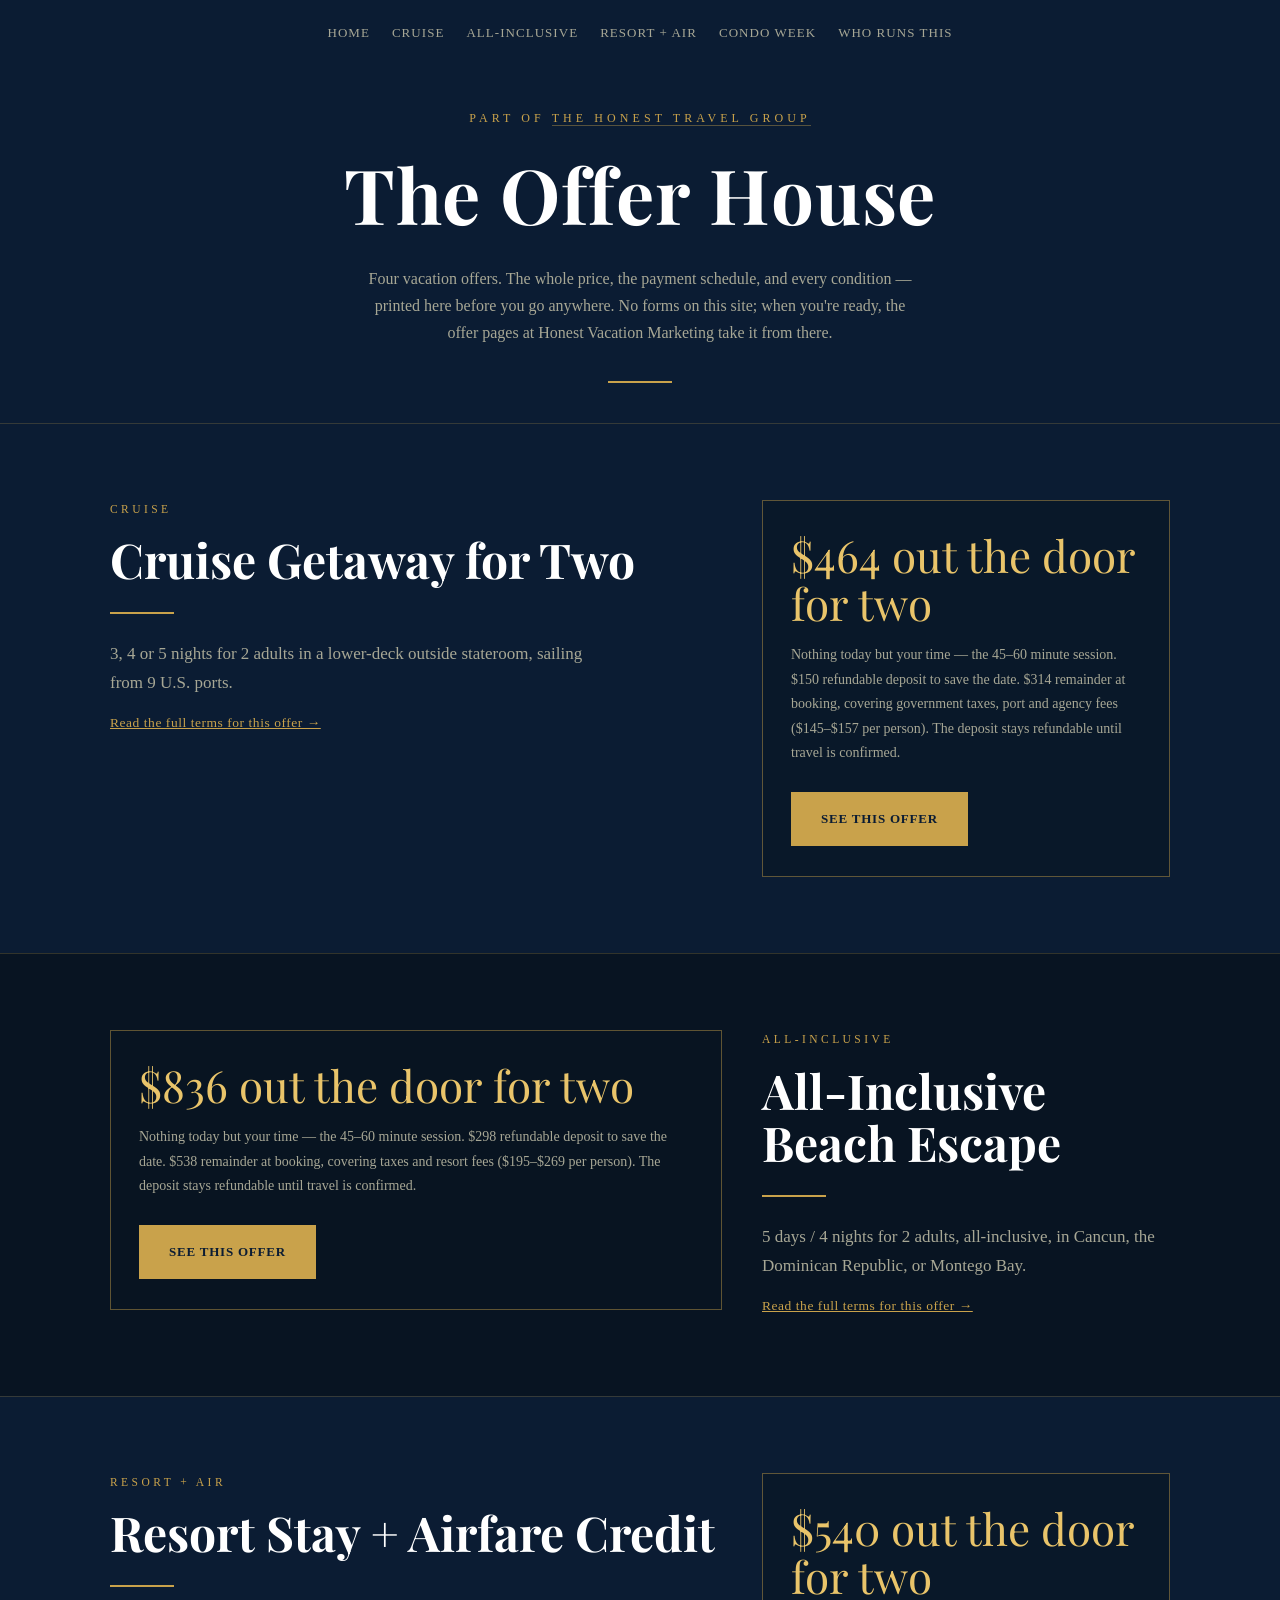
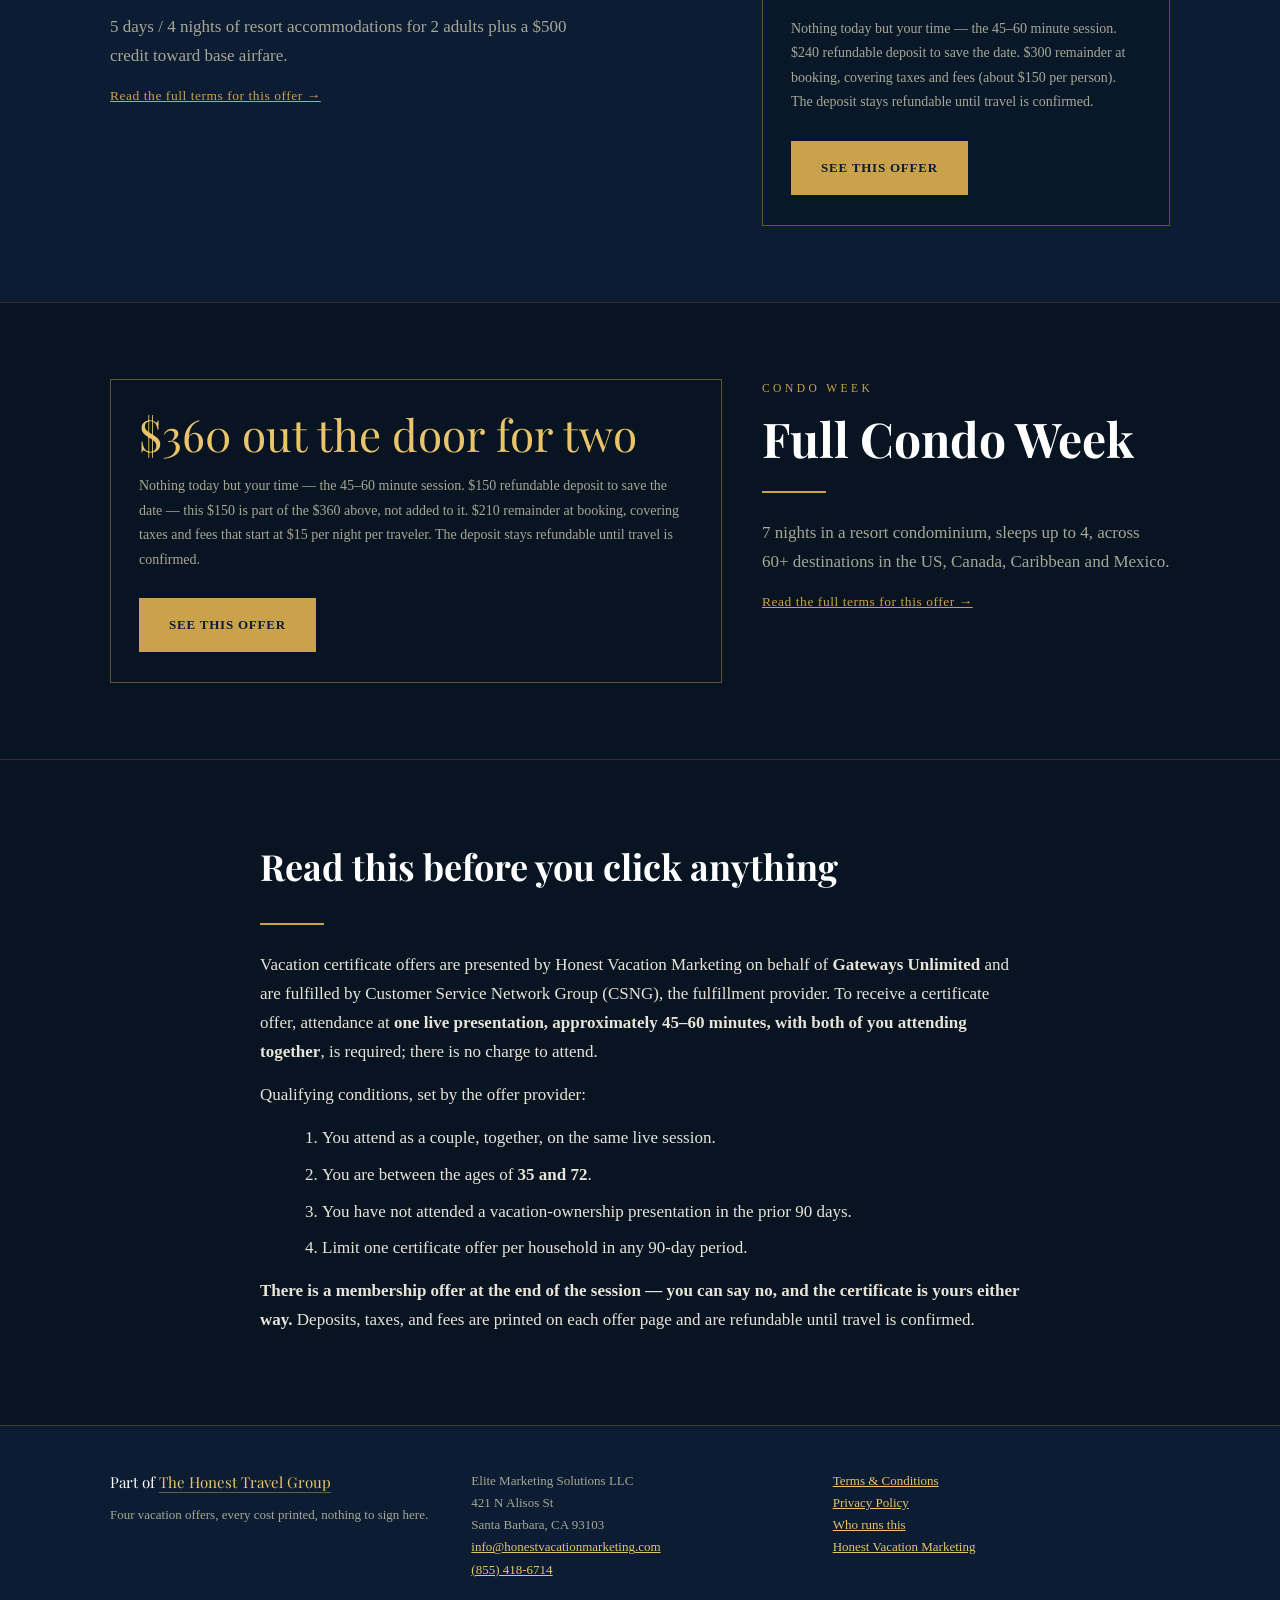
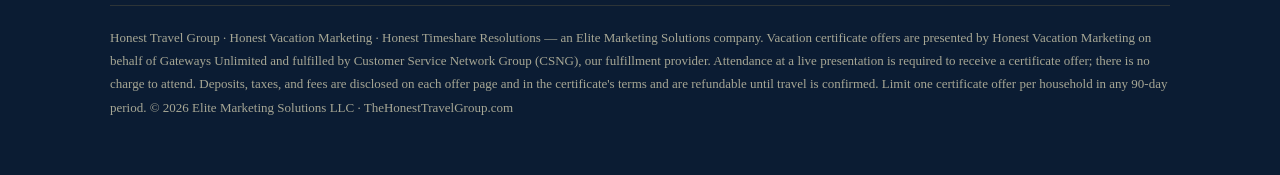
==== index.html @ 3925600a "The Offer House — generated site (scripts/build-vo-sites.mjs) + Pages deploy workflow Co-Authored-By" ====
<!doctype html>
<html lang="en"><head><meta charset="utf-8"><meta name="viewport" content="width=device-width,initial-scale=1">
<script>(function(){try{var p=window.__hvmParams?new URLSearchParams(window.__hvmParams):new URLSearchParams(location.search);if(!p.toString())return;var o={};p.forEach(function(v,k){o[k]=v});window.__hvmParams=o;if(history.replaceState)history.replaceState(null,'',location.pathname);}catch(e){}})();</script><script>!function(f,b,e,v,n,t,s){if(f.fbq)return;n=f.fbq=function(){n.callMethod?n.callMethod.apply(n,arguments):n.queue.push(arguments)};if(!f._fbq)f._fbq=n;n.push=n;n.loaded=!0;n.version='2.0';n.queue=[];t=b.createElement(e);t.async=!0;t.src=v;s=b.getElementsByTagName(e)[0];s.parentNode.insertBefore(t,s)}(window,document,'script','https://connect.facebook.net/en_US/fbevents.js');fbq('init','1284937561029384');fbq('track','PageView');</script>
<noscript><img height="1" width="1" style="display:none" alt="" src="https://www.facebook.com/tr?id=1284937561029384&ev=PageView&noscript=1"></noscript><script async src="https://www.googletagmanager.com/gtag/js?id=G-8XR4QN2LMP"></script>
<script>window.dataLayer=window.dataLayer||[];function gtag(){dataLayer.push(arguments)}gtag('js',new Date());var hvmSafeLoc=(function(){try{var w=['utm_source','utm_medium','utm_campaign','utm_content','utm_term','gclid','fbclid'],p=new URLSearchParams(window.__hvmParams||location.search),s=new URLSearchParams();for(var i=0;i<w.length;i++){var v=p.get(w[i]);if(v)s.append(w[i],v);}var q=s.toString();return location.origin+location.pathname+(q?'?'+q:'');}catch(e){return location.origin+location.pathname}})();gtag('config','G-8XR4QN2LMP',{page_location:hvmSafeLoc});</script><script type="text/javascript">
(function(s, p, i, c, e) {
    s[e] = s[e] || function() { (s[e].a = s[e].a || []).push(arguments); };
    s[e].l = 1 * new Date();
    var t = new Date().getTime();
    var k = c.createElement("script"), a = c.getElementsByTagName("script")[0];
    k.async = 1, k.src = p + "?request_id=" + i + "&t=" + t, a.parentNode.insertBefore(k, a);
    s.pixelClientId = i;
})(window, "https://app.datamoon.com/script", "honest-vacation-marketing", document, "script");
</script><title>The Offer House — Four Vacation Offers, Every Cost Printed</title>
<meta name="description" content="Four vacation certificate offers — cruise, all-inclusive, resort + airfare credit, and a full condo week — with the whole out-the-door price and every condition printed before you click anything. Part of The Honest Travel Group.">
<link rel="canonical" href="https://honestvacationoffers.com/">
<meta property="og:type" content="website"><meta property="og:site_name" content="The Offer House">
<meta property="og:url" content="https://honestvacationoffers.com/"><meta property="og:title" content="The Offer House — Four Vacation Offers, Every Cost Printed">
<meta property="og:description" content="Four vacation certificate offers — cruise, all-inclusive, resort + airfare credit, and a full condo week — with the whole out-the-door price and every condition printed before you click anything. Part of The Honest Travel Group.">
<meta name="twitter:card" content="summary">
<link rel="stylesheet" href="https://fonts.googleapis.com/css2?family=Playfair+Display:wght@500;600;700&display=swap">
<!-- All motion is decorative, brand-line-only, and disabled under prefers-reduced-motion. -->
<style>
*{box-sizing:border-box;margin:0}
:root{--navy:#0b1c33;--navy2:#081422;--ink:#e8e4d8;--muted:#a7a795;--gold:#c9a24b;--gold-bright:#e9c46a;--serif:'Playfair Display',Georgia,'Times New Roman',serif;--sans:Georgia,'Times New Roman',serif}
body{background:var(--navy);color:var(--ink);font-family:var(--sans);line-height:1.7;-webkit-font-smoothing:antialiased;font-size:17px}
a{color:var(--gold-bright)}
.rule{width:64px;height:2px;background:var(--gold);margin:26px 0}
header.masthead{padding:64px 6vw 40px;text-align:center}
.brandline{font-family:var(--serif);font-size:clamp(34px,7vw,76px);line-height:1.06;letter-spacing:.01em;color:#fff;max-width:900px;margin:0 auto}
.brandline .lt{display:inline-block;white-space:pre}
.masthead .kicker{font-size:12px;letter-spacing:.34em;text-transform:uppercase;color:var(--gold);margin-bottom:26px}
.masthead .kicker a{color:var(--gold);text-decoration:none;border-bottom:1px solid rgba(201,162,75,.4)}
.masthead p.dek{max-width:560px;margin:30px auto 0;color:var(--muted);font-size:16px}
.masthead .rule{margin:34px auto 0}
@media (prefers-reduced-motion:no-preference){
  .brandline .lt{animation:rise .9s cubic-bezier(.2,.8,.2,1) both;animation-delay:calc(var(--i)*18ms)}
  @keyframes rise{from{opacity:0;transform:translateY(.35em)}to{opacity:1;transform:none}}
  /* Glitch flicker — brief RGB-split flashes on the brand line only (snap-b pattern). */
  .brandline{animation:rgbsplit 4.2s steps(1,end) infinite}
  @keyframes rgbsplit{
    0%,90%{text-shadow:none}
    91%{text-shadow:2px 0 rgba(255,0,90,.7),-2px 0 rgba(0,220,255,.7)}
    93%{text-shadow:-2px 0 rgba(255,0,90,.7),2px 0 rgba(0,220,255,.7)}
    95%{text-shadow:1px 1px rgba(255,0,90,.55),-1px -1px rgba(0,220,255,.55)}
    97%,100%{text-shadow:none}
  }
}
section.offer{padding:76px 6vw;border-top:1px solid rgba(201,162,75,.22)}
section.offer:nth-of-type(even){background:var(--navy2)}
.offer .inner{max-width:1060px;margin:0 auto;display:grid;gap:40px;grid-template-columns:1fr;align-items:start}
@media(min-width:880px){.offer .inner{grid-template-columns:1.2fr .8fr}.offer:nth-of-type(even) .inner>.copy{order:2}}
.offer .eyebrow{font-size:11.5px;letter-spacing:.3em;text-transform:uppercase;color:var(--gold)}
.offer h2{font-family:var(--serif);font-size:clamp(28px,4.6vw,48px);line-height:1.1;color:#fff;margin:14px 0 0}
.offer h2 a{color:inherit;text-decoration:none}
.offer .what{color:var(--muted);margin-top:18px;max-width:56ch}
.pricecard{border:1px solid rgba(201,162,75,.45);padding:30px 28px;background:rgba(8,20,34,.55)}
.pricecard .big{font-family:var(--serif);font-size:clamp(30px,4vw,44px);color:var(--gold-bright);line-height:1.1}
.pricecard .sched{font-size:14px;color:var(--muted);margin-top:16px;line-height:1.75}
.cta{display:inline-block;margin-top:26px;padding:16px 30px;background:var(--gold);color:#0b1c33;font-weight:700;letter-spacing:.06em;text-transform:uppercase;font-size:13px;text-decoration:none}
.cta:hover{background:var(--gold-bright)}
.more{display:inline-block;margin-top:14px;font-size:13.5px;color:var(--gold);letter-spacing:.04em}
.disclosure{padding:76px 6vw;background:var(--navy2);border-top:1px solid rgba(201,162,75,.22)}
.disclosure .inner{max-width:760px;margin:0 auto}
.disclosure h2{font-family:var(--serif);font-size:clamp(24px,3.6vw,36px);color:#fff}
.disclosure ol{margin:14px 0 14px 22px}
.disclosure li{margin:8px 0}
.disclosure p{margin:14px 0;color:var(--ink)}
.destgrid{display:grid;gap:10px;grid-template-columns:repeat(auto-fill,minmax(210px,1fr));margin-top:30px}
.dest{border:1px solid rgba(201,162,75,.3);padding:16px 16px;font-size:14px}
.dest b{display:block;font-family:var(--serif);font-size:16px;color:#fff;margin-bottom:4px;font-weight:600}
.dest span{color:var(--muted);font-size:12.5px}
article.detail{max-width:820px;margin:0 auto;padding:24px 6vw 60px}
article.detail h1{font-family:var(--serif);font-size:clamp(32px,5.5vw,58px);line-height:1.08;color:#fff}
article.detail .lead{color:var(--muted);margin-top:18px;font-size:17px}
.terms{margin-top:34px;border-top:1px solid rgba(201,162,75,.25);padding-top:24px}
.terms h3{font-family:var(--serif);color:var(--gold-bright);font-size:20px;margin-bottom:10px;font-weight:600}
.terms ul{margin-left:20px}
.terms li{margin:7px 0;font-size:15px;color:var(--ink)}
.smallnote{font-size:13px;color:var(--muted);margin-top:18px}
footer{border-top:1px solid rgba(201,162,75,.25);padding:44px 6vw 56px;font-size:13px;color:var(--muted)}
.fcols{max-width:1060px;margin:0 auto;display:grid;gap:24px;grid-template-columns:repeat(auto-fit,minmax(230px,1fr))}
.flegal{max-width:1060px;margin:24px auto 0;line-height:1.8;border-top:1px solid rgba(201,162,75,.18);padding-top:20px}
.brandmark{font-family:var(--serif);font-size:15px;color:#fff}
.brandmark a{color:var(--gold-bright);text-decoration:none;border-bottom:1px solid rgba(233,196,106,.4)}
nav.top{display:flex;flex-wrap:wrap;gap:6px 22px;justify-content:center;padding:22px 6vw 0;font-size:13px;letter-spacing:.08em;text-transform:uppercase}
nav.top a{color:var(--muted);text-decoration:none}
nav.top a:hover{color:var(--gold-bright)}
</style></head>
<body><nav class="top"><a href="index.html">Home</a><a href="cruise.html">Cruise</a><a href="all-inclusive.html">All-Inclusive</a><a href="resort-air.html">Resort + Air</a><a href="condo.html">Condo Week</a><a href="about.html">Who runs this</a></nav>
<header class="masthead">
<div class="kicker">Part of <a href="https://thehonesttravelgroup.com" rel="noopener">The Honest Travel Group</a></div>
<h1 class="brandline" aria-label="The Offer House"><span class="lt" style="--i:0" aria-hidden="true">T</span><span class="lt" style="--i:1" aria-hidden="true">h</span><span class="lt" style="--i:2" aria-hidden="true">e</span><span class="lt" style="--i:3" aria-hidden="true"> </span><span class="lt" style="--i:4" aria-hidden="true">O</span><span class="lt" style="--i:5" aria-hidden="true">f</span><span class="lt" style="--i:6" aria-hidden="true">f</span><span class="lt" style="--i:7" aria-hidden="true">e</span><span class="lt" style="--i:8" aria-hidden="true">r</span><span class="lt" style="--i:9" aria-hidden="true"> </span><span class="lt" style="--i:10" aria-hidden="true">H</span><span class="lt" style="--i:11" aria-hidden="true">o</span><span class="lt" style="--i:12" aria-hidden="true">u</span><span class="lt" style="--i:13" aria-hidden="true">s</span><span class="lt" style="--i:14" aria-hidden="true">e</span></h1>
<p class="dek">Four vacation offers. The whole price, the payment schedule, and every condition &mdash; printed here before you go anywhere. No forms on this site; when you're ready, the offer pages at Honest Vacation Marketing take it from there.</p>
<div class="rule"></div>
</header>
<section class="offer">
<div class="inner">
<div class="copy">
<div class="eyebrow">Cruise</div>
<h2><a href="cruise.html">Cruise Getaway for Two</a></h2>
<div class="rule"></div>
<p class="what">3, 4 or 5 nights for 2 adults in a lower-deck outside stateroom, sailing from 9 U.S. ports.</p>
<a class="more" href="cruise.html">Read the full terms for this offer &rarr;</a>
</div>
<div class="pricecard">
<div class="big">$464 out the door for two</div>
<p class="sched">Nothing today but your time &mdash; the 45&ndash;60 minute session. $150 refundable deposit to save the date. $314 remainder at booking, covering government taxes, port and agency fees ($145&ndash;$157 per person). The deposit stays refundable until travel is confirmed.</p>
<a class="cta" href="https://honestvacationmarketing.com/cruise.html?utm_source=honestvacationoffers&amp;utm_campaign=honestvacationoffers-cruise">See this offer</a>
</div>
</div>

</section>
<section class="offer">
<div class="inner">
<div class="copy">
<div class="eyebrow">All-Inclusive</div>
<h2><a href="all-inclusive.html">All-Inclusive Beach Escape</a></h2>
<div class="rule"></div>
<p class="what">5 days / 4 nights for 2 adults, all-inclusive, in Cancun, the Dominican Republic, or Montego Bay.</p>
<a class="more" href="all-inclusive.html">Read the full terms for this offer &rarr;</a>
</div>
<div class="pricecard">
<div class="big">$836 out the door for two</div>
<p class="sched">Nothing today but your time &mdash; the 45&ndash;60 minute session. $298 refundable deposit to save the date. $538 remainder at booking, covering taxes and resort fees ($195&ndash;$269 per person). The deposit stays refundable until travel is confirmed.</p>
<a class="cta" href="https://honestvacationmarketing.com/all-inclusive.html?utm_source=honestvacationoffers&amp;utm_campaign=honestvacationoffers-allInclusive">See this offer</a>
</div>
</div>

</section>
<section class="offer">
<div class="inner">
<div class="copy">
<div class="eyebrow">Resort + Air</div>
<h2><a href="resort-air.html">Resort Stay + Airfare Credit</a></h2>
<div class="rule"></div>
<p class="what">5 days / 4 nights of resort accommodations for 2 adults plus a $500 credit toward base airfare.</p>
<a class="more" href="resort-air.html">Read the full terms for this offer &rarr;</a>
</div>
<div class="pricecard">
<div class="big">$540 out the door for two</div>
<p class="sched">Nothing today but your time &mdash; the 45&ndash;60 minute session. $240 refundable deposit to save the date. $300 remainder at booking, covering taxes and fees (about $150 per person). The deposit stays refundable until travel is confirmed.</p>
<a class="cta" href="https://honestvacationmarketing.com/resort-air.html?utm_source=honestvacationoffers&amp;utm_campaign=honestvacationoffers-airfare">See this offer</a>
</div>
</div>

</section>
<section class="offer">
<div class="inner">
<div class="copy">
<div class="eyebrow">Condo Week</div>
<h2><a href="condo.html">Full Condo Week</a></h2>
<div class="rule"></div>
<p class="what">7 nights in a resort condominium, sleeps up to 4, across 60+ destinations in the US, Canada, Caribbean and Mexico.</p>
<a class="more" href="condo.html">Read the full terms for this offer &rarr;</a>
</div>
<div class="pricecard">
<div class="big">$360 out the door for two</div>
<p class="sched">Nothing today but your time &mdash; the 45&ndash;60 minute session. $150 refundable deposit to save the date &mdash; this $150 is part of the $360 above, not added to it. $210 remainder at booking, covering taxes and fees that start at $15 per night per traveler. The deposit stays refundable until travel is confirmed.</p>
<a class="cta" href="https://honestvacationmarketing.com/condo.html?utm_source=honestvacationoffers&amp;utm_campaign=honestvacationoffers-condo">See this offer</a>
</div>
</div>

</section>
<section class="disclosure"><div class="inner"><h2>Read this before you click anything</h2><div class="rule"></div>
<p>Vacation certificate offers are presented by Honest Vacation Marketing on behalf of <b>Gateways Unlimited</b> and are fulfilled by Customer Service Network Group (CSNG), the fulfillment provider. To receive a certificate offer, attendance at <b>one live presentation, approximately 45&ndash;60 minutes, with both of you attending together</b>, is required; there is no charge to attend.</p>
<p>Qualifying conditions, set by the offer provider:</p>
<ol>
<li>You attend as a couple, together, on the same live session.</li>
<li>You are between the ages of <b>35 and 72</b>.</li>
<li>You have not attended a vacation-ownership presentation in the prior 90 days.</li>
<li>Limit one certificate offer per household in any 90-day period.</li>
</ol>
<p><b>There is a membership offer at the end of the session &mdash; you can say no, and the certificate is yours either way.</b> Deposits, taxes, and fees are printed on each offer page and are refundable until travel is confirmed.</p></div></section>
<footer>
<div class="fcols">
<div><span class="brandmark">Part of <a href="https://thehonesttravelgroup.com" rel="noopener">The Honest Travel Group</a></span><p style="margin-top:8px">Four vacation offers, every cost printed, nothing to sign here.</p></div>
<div><p>Elite Marketing Solutions LLC<br>421 N Alisos St<br>Santa Barbara, CA 93103<br><a href="mailto:info@honestvacationmarketing.com">info@honestvacationmarketing.com</a><br><a href="tel:+18554186714">(855) 418-6714</a></p></div>
<div><p><a href="https://honestvacationmarketing.com/terms.html" rel="noopener">Terms &amp; Conditions</a><br><a href="https://honestvacationmarketing.com/privacy.html" rel="noopener">Privacy Policy</a><br><a href="about.html">Who runs this</a><br><a href="https://honestvacationmarketing.com/" rel="noopener">Honest Vacation Marketing</a></p></div>
</div>
<div class="flegal">Honest Travel Group &middot; Honest Vacation Marketing &middot; Honest Timeshare Resolutions &mdash; an Elite Marketing Solutions company. Vacation certificate offers are presented by Honest Vacation Marketing on behalf of Gateways Unlimited and fulfilled by Customer Service Network Group (CSNG), our fulfillment provider. Attendance at a live presentation is required to receive a certificate offer; there is no charge to attend. Deposits, taxes, and fees are disclosed on each offer page and in the certificate's terms and are refundable until travel is confirmed. Limit one certificate offer per household in any 90-day period. &copy; 2026 Elite Marketing Solutions LLC &middot; TheHonestTravelGroup.com</div>
</footer>
</body></html>
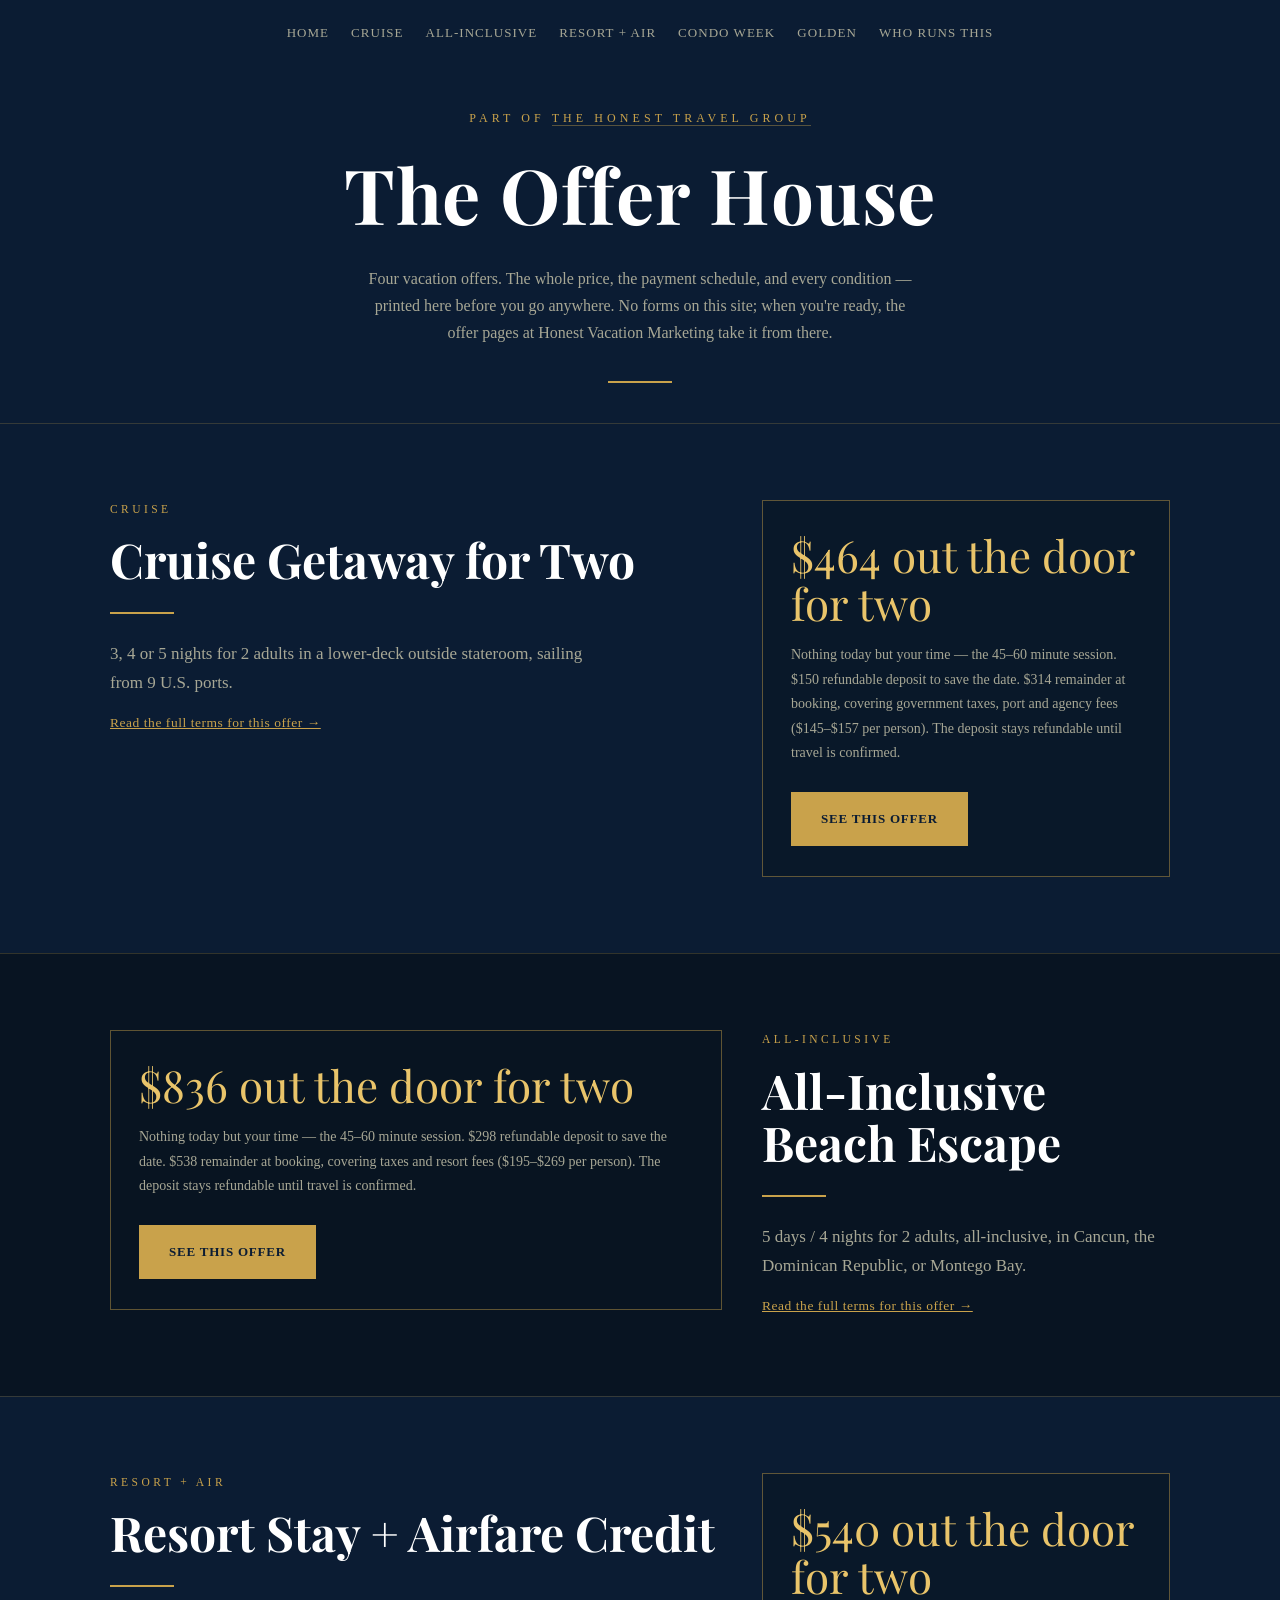
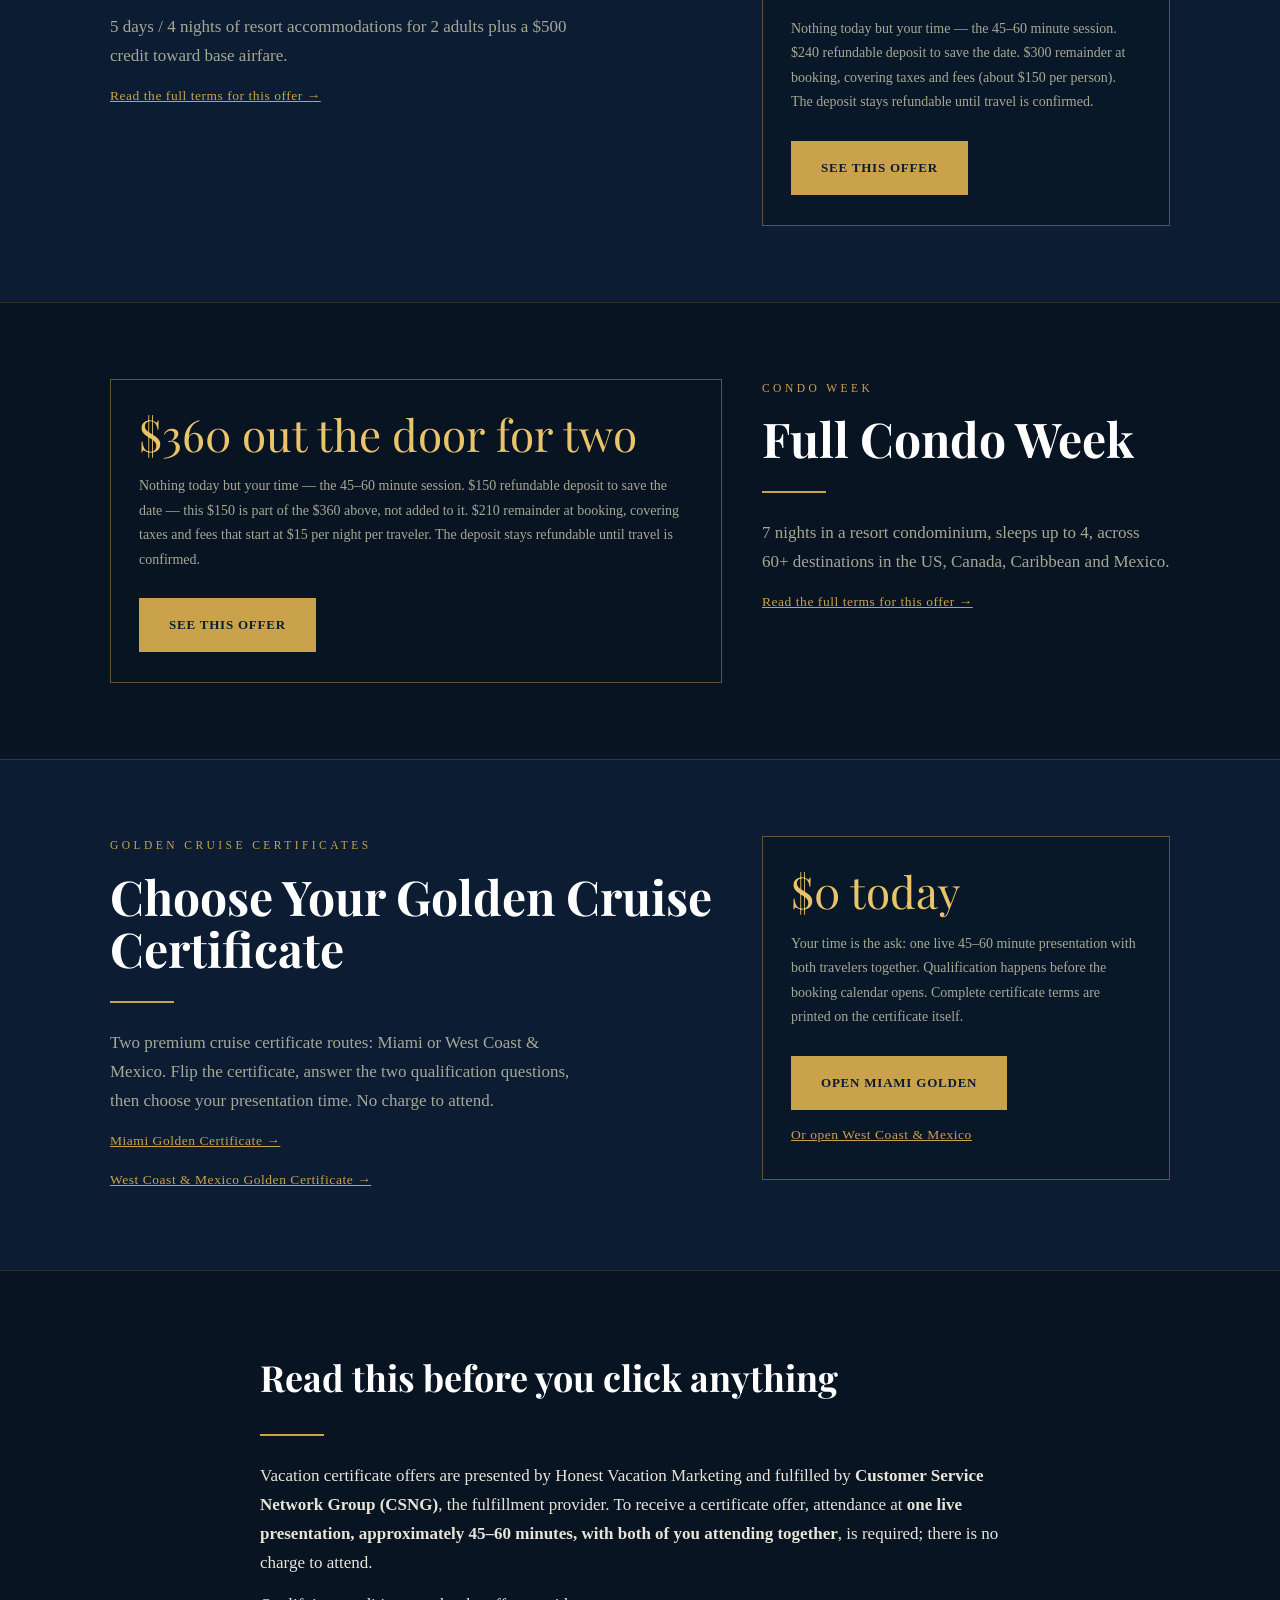
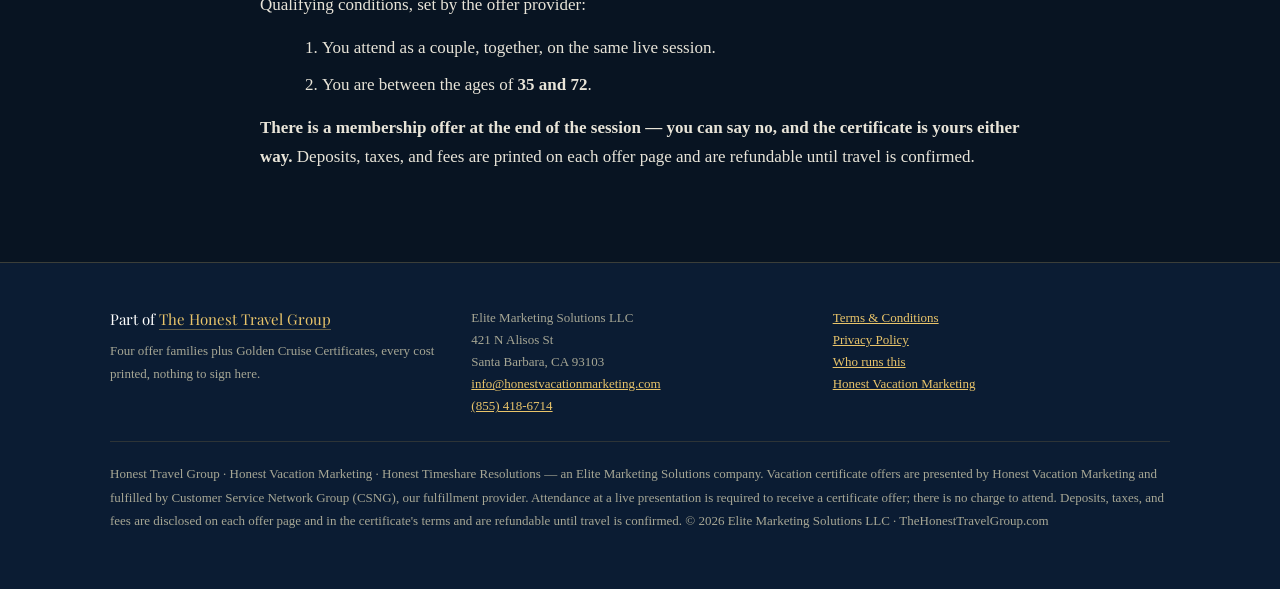
==== commit 514d38b9: "Sync HVO homepage with current certificate system" ====
--- a/index.html
+++ b/index.html
@@ -2,21 +2,12 @@
 <html lang="en"><head><meta charset="utf-8"><meta name="viewport" content="width=device-width,initial-scale=1">
 <script>(function(){try{var p=window.__hvmParams?new URLSearchParams(window.__hvmParams):new URLSearchParams(location.search);if(!p.toString())return;var o={};p.forEach(function(v,k){o[k]=v});window.__hvmParams=o;if(history.replaceState)history.replaceState(null,'',location.pathname);}catch(e){}})();</script><script>!function(f,b,e,v,n,t,s){if(f.fbq)return;n=f.fbq=function(){n.callMethod?n.callMethod.apply(n,arguments):n.queue.push(arguments)};if(!f._fbq)f._fbq=n;n.push=n;n.loaded=!0;n.version='2.0';n.queue=[];t=b.createElement(e);t.async=!0;t.src=v;s=b.getElementsByTagName(e)[0];s.parentNode.insertBefore(t,s)}(window,document,'script','https://connect.facebook.net/en_US/fbevents.js');fbq('init','1284937561029384');fbq('track','PageView');</script>
 <noscript><img height="1" width="1" style="display:none" alt="" src="https://www.facebook.com/tr?id=1284937561029384&ev=PageView&noscript=1"></noscript><script async src="https://www.googletagmanager.com/gtag/js?id=G-8XR4QN2LMP"></script>
-<script>window.dataLayer=window.dataLayer||[];function gtag(){dataLayer.push(arguments)}gtag('js',new Date());var hvmSafeLoc=(function(){try{var w=['utm_source','utm_medium','utm_campaign','utm_content','utm_term','gclid','fbclid'],p=new URLSearchParams(window.__hvmParams||location.search),s=new URLSearchParams();for(var i=0;i<w.length;i++){var v=p.get(w[i]);if(v)s.append(w[i],v);}var q=s.toString();return location.origin+location.pathname+(q?'?'+q:'');}catch(e){return location.origin+location.pathname}})();gtag('config','G-8XR4QN2LMP',{page_location:hvmSafeLoc});</script><script type="text/javascript">
-(function(s, p, i, c, e) {
-    s[e] = s[e] || function() { (s[e].a = s[e].a || []).push(arguments); };
-    s[e].l = 1 * new Date();
-    var t = new Date().getTime();
-    var k = c.createElement("script"), a = c.getElementsByTagName("script")[0];
-    k.async = 1, k.src = p + "?request_id=" + i + "&t=" + t, a.parentNode.insertBefore(k, a);
-    s.pixelClientId = i;
-})(window, "https://app.datamoon.com/script", "honest-vacation-marketing", document, "script");
-</script><title>The Offer House — Four Vacation Offers, Every Cost Printed</title>
-<meta name="description" content="Four vacation certificate offers — cruise, all-inclusive, resort + airfare credit, and a full condo week — with the whole out-the-door price and every condition printed before you click anything. Part of The Honest Travel Group.">
+<script>window.dataLayer=window.dataLayer||[];function gtag(){dataLayer.push(arguments)}gtag('js',new Date());var hvmSafeLoc=(function(){try{var w=['utm_source','utm_medium','utm_campaign','utm_content','utm_term','gclid','fbclid'],p=new URLSearchParams(window.__hvmParams||location.search),s=new URLSearchParams();for(var i=0;i<w.length;i++){var v=p.get(w[i]);if(v)s.append(w[i],v);}var q=s.toString();return location.origin+location.pathname+(q?'?'+q:'');}catch(e){return location.origin+location.pathname}})();gtag('config','G-8XR4QN2LMP',{page_location:hvmSafeLoc});</script><title>The Offer House — Vacation Offers + Golden Cruise Certificates</title>
+<meta name="description" content="Four vacation certificate families plus premium Golden Cruise Certificates — every cost and condition upfront before you choose. Part of The Honest Travel Group.">
 <link rel="canonical" href="https://honestvacationoffers.com/">
 <meta property="og:type" content="website"><meta property="og:site_name" content="The Offer House">
 <meta property="og:url" content="https://honestvacationoffers.com/"><meta property="og:title" content="The Offer House — Four Vacation Offers, Every Cost Printed">
-<meta property="og:description" content="Four vacation certificate offers — cruise, all-inclusive, resort + airfare credit, and a full condo week — with the whole out-the-door price and every condition printed before you click anything. Part of The Honest Travel Group.">
+<meta property="og:description" content="Four vacation certificate families plus premium Golden Cruise Certificates — every cost and condition upfront before you choose. Part of The Honest Travel Group.">
 <meta name="twitter:card" content="summary">
 <link rel="stylesheet" href="https://fonts.googleapis.com/css2?family=Playfair+Display:wght@500;600;700&display=swap">
 <!-- All motion is decorative, brand-line-only, and disabled under prefers-reduced-motion. -->
@@ -87,7 +78,7 @@
 nav.top a{color:var(--muted);text-decoration:none}
 nav.top a:hover{color:var(--gold-bright)}
 </style></head>
-<body><nav class="top"><a href="index.html">Home</a><a href="cruise.html">Cruise</a><a href="all-inclusive.html">All-Inclusive</a><a href="resort-air.html">Resort + Air</a><a href="condo.html">Condo Week</a><a href="about.html">Who runs this</a></nav>
+<body><nav class="top"><a href="index.html">Home</a><a href="cruise.html">Cruise</a><a href="all-inclusive.html">All-Inclusive</a><a href="resort-air.html">Resort + Air</a><a href="condo.html">Condo Week</a><a href="#golden">Golden</a><a href="about.html">Who runs this</a></nav>
 <header class="masthead">
 <div class="kicker">Part of <a href="https://thehonesttravelgroup.com" rel="noopener">The Honest Travel Group</a></div>
 <h1 class="brandline" aria-label="The Offer House"><span class="lt" style="--i:0" aria-hidden="true">T</span><span class="lt" style="--i:1" aria-hidden="true">h</span><span class="lt" style="--i:2" aria-hidden="true">e</span><span class="lt" style="--i:3" aria-hidden="true"> </span><span class="lt" style="--i:4" aria-hidden="true">O</span><span class="lt" style="--i:5" aria-hidden="true">f</span><span class="lt" style="--i:6" aria-hidden="true">f</span><span class="lt" style="--i:7" aria-hidden="true">e</span><span class="lt" style="--i:8" aria-hidden="true">r</span><span class="lt" style="--i:9" aria-hidden="true"> </span><span class="lt" style="--i:10" aria-hidden="true">H</span><span class="lt" style="--i:11" aria-hidden="true">o</span><span class="lt" style="--i:12" aria-hidden="true">u</span><span class="lt" style="--i:13" aria-hidden="true">s</span><span class="lt" style="--i:14" aria-hidden="true">e</span></h1>
@@ -162,22 +153,38 @@
 </div>
 
 </section>
+<section class="offer" id="golden">
+<div class="inner">
+<div class="copy">
+<div class="eyebrow">Golden Cruise Certificates</div>
+<h2>Choose Your Golden Cruise Certificate</h2>
+<div class="rule"></div>
+<p class="what">Two premium cruise certificate routes: Miami or West Coast &amp; Mexico. Flip the certificate, answer the two qualification questions, then choose your presentation time. No charge to attend.</p>
+<a class="more" href="https://honestvacationmarketing.com/certificates/golden/east.html?utm_source=honestvacationoffers&amp;utm_campaign=golden-east">Miami Golden Certificate &rarr;</a><br>
+<a class="more" href="https://honestvacationmarketing.com/certificates/golden/west.html?utm_source=honestvacationoffers&amp;utm_campaign=golden-west">West Coast &amp; Mexico Golden Certificate &rarr;</a>
+</div>
+<div class="pricecard">
+<div class="big">$0 today</div>
+<p class="sched">Your time is the ask: one live 45&ndash;60 minute presentation with both travelers together. Qualification happens before the booking calendar opens. Complete certificate terms are printed on the certificate itself.</p>
+<a class="cta" href="https://honestvacationmarketing.com/certificates/golden/east.html?utm_source=honestvacationoffers&amp;utm_campaign=golden-east">Open Miami Golden</a>
+<a class="more" href="https://honestvacationmarketing.com/certificates/golden/west.html?utm_source=honestvacationoffers&amp;utm_campaign=golden-west">Or open West Coast &amp; Mexico</a>
+</div>
+</div>
+</section>
 <section class="disclosure"><div class="inner"><h2>Read this before you click anything</h2><div class="rule"></div>
-<p>Vacation certificate offers are presented by Honest Vacation Marketing on behalf of <b>Gateways Unlimited</b> and are fulfilled by Customer Service Network Group (CSNG), the fulfillment provider. To receive a certificate offer, attendance at <b>one live presentation, approximately 45&ndash;60 minutes, with both of you attending together</b>, is required; there is no charge to attend.</p>
+<p>Vacation certificate offers are presented by Honest Vacation Marketing and fulfilled by <b>Customer Service Network Group (CSNG)</b>, the fulfillment provider. To receive a certificate offer, attendance at <b>one live presentation, approximately 45&ndash;60 minutes, with both of you attending together</b>, is required; there is no charge to attend.</p>
 <p>Qualifying conditions, set by the offer provider:</p>
 <ol>
 <li>You attend as a couple, together, on the same live session.</li>
 <li>You are between the ages of <b>35 and 72</b>.</li>
-<li>You have not attended a vacation-ownership presentation in the prior 90 days.</li>
-<li>Limit one certificate offer per household in any 90-day period.</li>
 </ol>
 <p><b>There is a membership offer at the end of the session &mdash; you can say no, and the certificate is yours either way.</b> Deposits, taxes, and fees are printed on each offer page and are refundable until travel is confirmed.</p></div></section>
 <footer>
 <div class="fcols">
-<div><span class="brandmark">Part of <a href="https://thehonesttravelgroup.com" rel="noopener">The Honest Travel Group</a></span><p style="margin-top:8px">Four vacation offers, every cost printed, nothing to sign here.</p></div>
+<div><span class="brandmark">Part of <a href="https://thehonesttravelgroup.com" rel="noopener">The Honest Travel Group</a></span><p style="margin-top:8px">Four offer families plus Golden Cruise Certificates, every cost printed, nothing to sign here.</p></div>
 <div><p>Elite Marketing Solutions LLC<br>421 N Alisos St<br>Santa Barbara, CA 93103<br><a href="mailto:info@honestvacationmarketing.com">info@honestvacationmarketing.com</a><br><a href="tel:+18554186714">(855) 418-6714</a></p></div>
 <div><p><a href="https://honestvacationmarketing.com/terms.html" rel="noopener">Terms &amp; Conditions</a><br><a href="https://honestvacationmarketing.com/privacy.html" rel="noopener">Privacy Policy</a><br><a href="about.html">Who runs this</a><br><a href="https://honestvacationmarketing.com/" rel="noopener">Honest Vacation Marketing</a></p></div>
 </div>
-<div class="flegal">Honest Travel Group &middot; Honest Vacation Marketing &middot; Honest Timeshare Resolutions &mdash; an Elite Marketing Solutions company. Vacation certificate offers are presented by Honest Vacation Marketing on behalf of Gateways Unlimited and fulfilled by Customer Service Network Group (CSNG), our fulfillment provider. Attendance at a live presentation is required to receive a certificate offer; there is no charge to attend. Deposits, taxes, and fees are disclosed on each offer page and in the certificate's terms and are refundable until travel is confirmed. Limit one certificate offer per household in any 90-day period. &copy; 2026 Elite Marketing Solutions LLC &middot; TheHonestTravelGroup.com</div>
+<div class="flegal">Honest Travel Group &middot; Honest Vacation Marketing &middot; Honest Timeshare Resolutions &mdash; an Elite Marketing Solutions company. Vacation certificate offers are presented by Honest Vacation Marketing and fulfilled by Customer Service Network Group (CSNG), our fulfillment provider. Attendance at a live presentation is required to receive a certificate offer; there is no charge to attend. Deposits, taxes, and fees are disclosed on each offer page and in the certificate's terms and are refundable until travel is confirmed. &copy; 2026 Elite Marketing Solutions LLC &middot; TheHonestTravelGroup.com</div>
 </footer>
 </body></html>
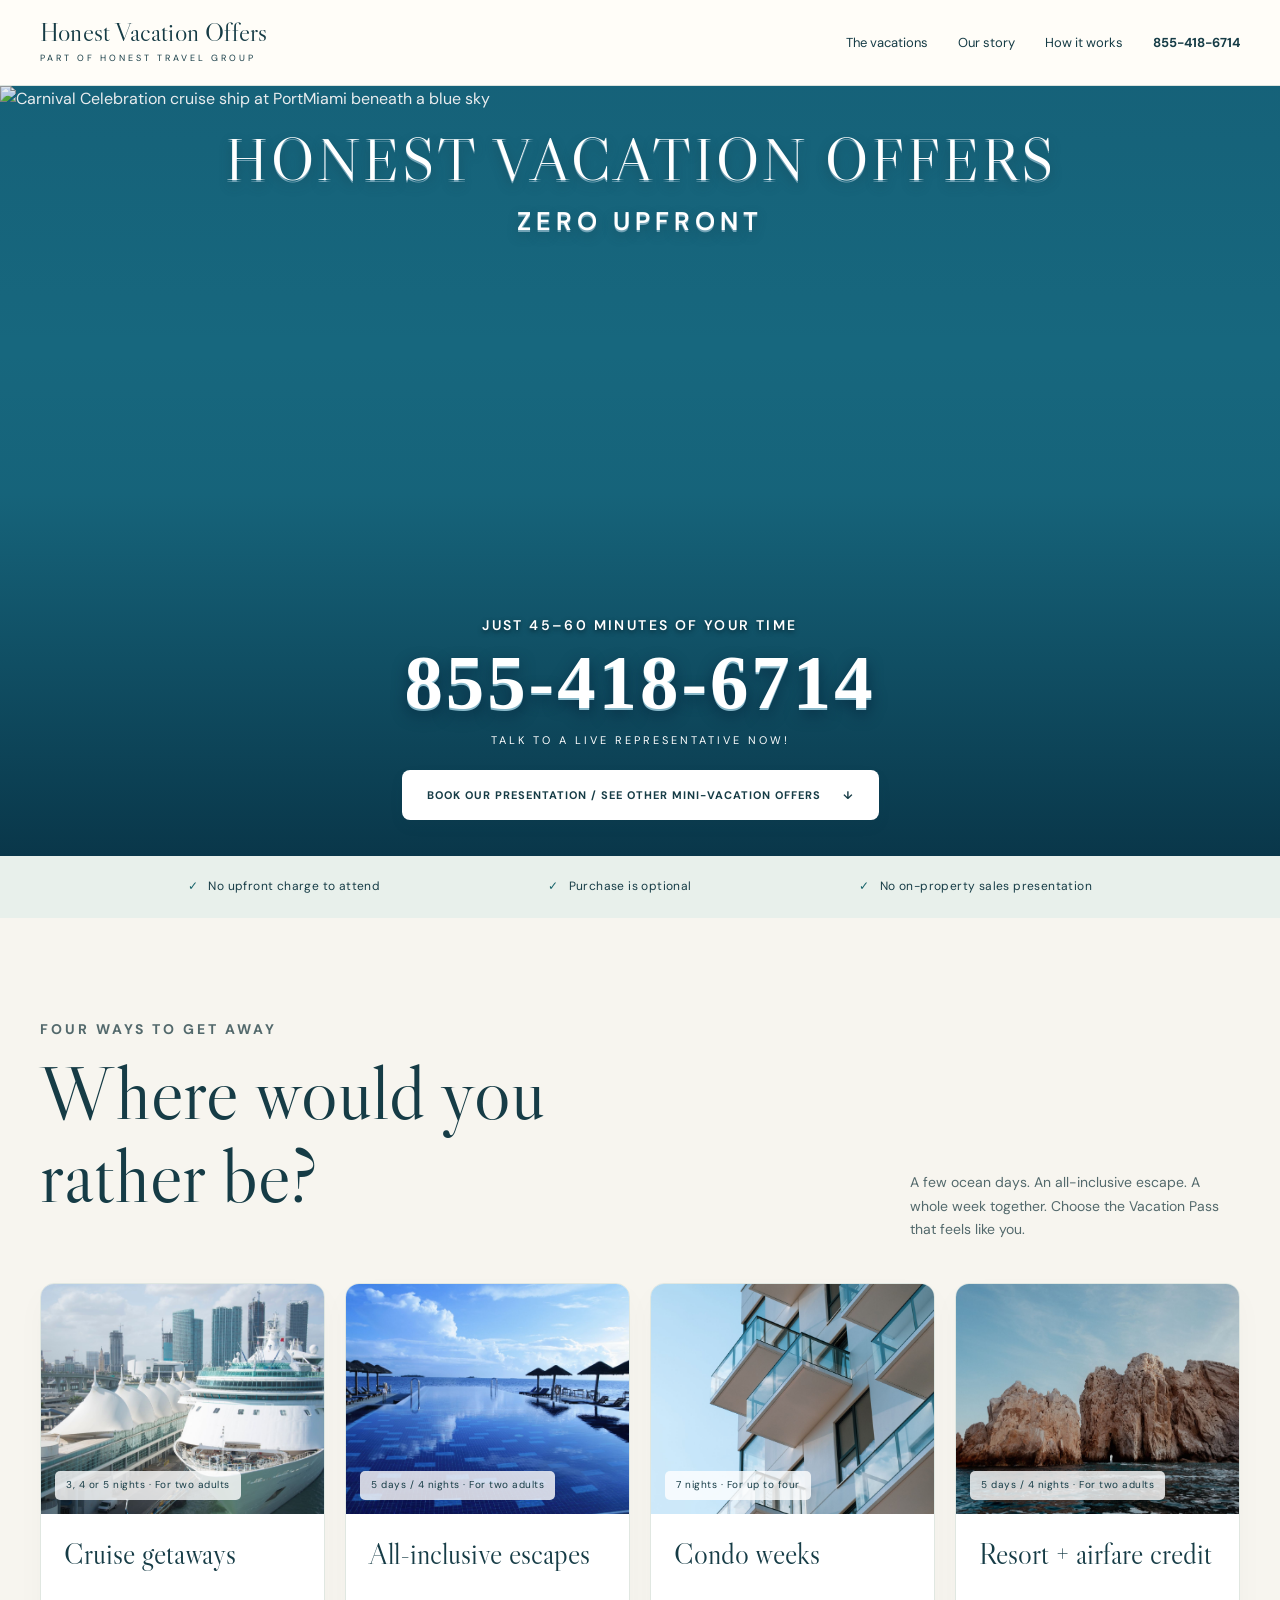
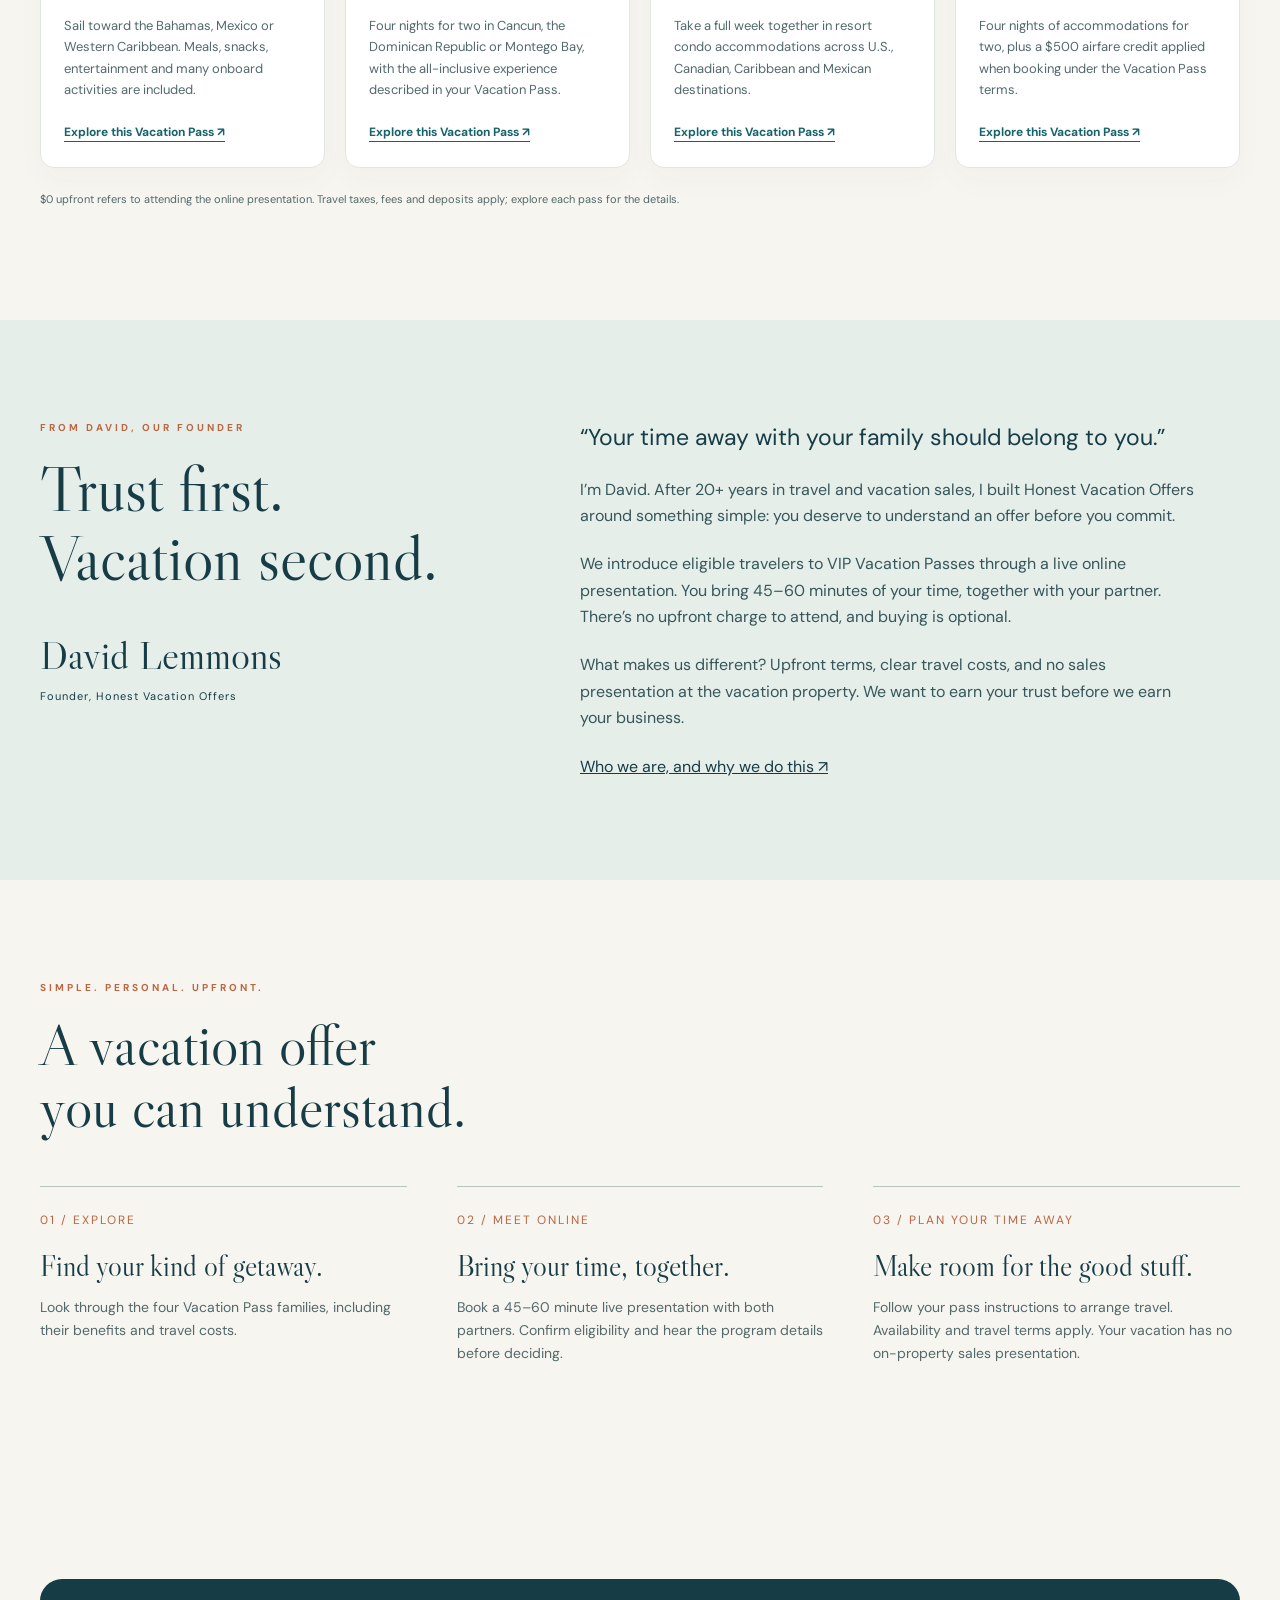
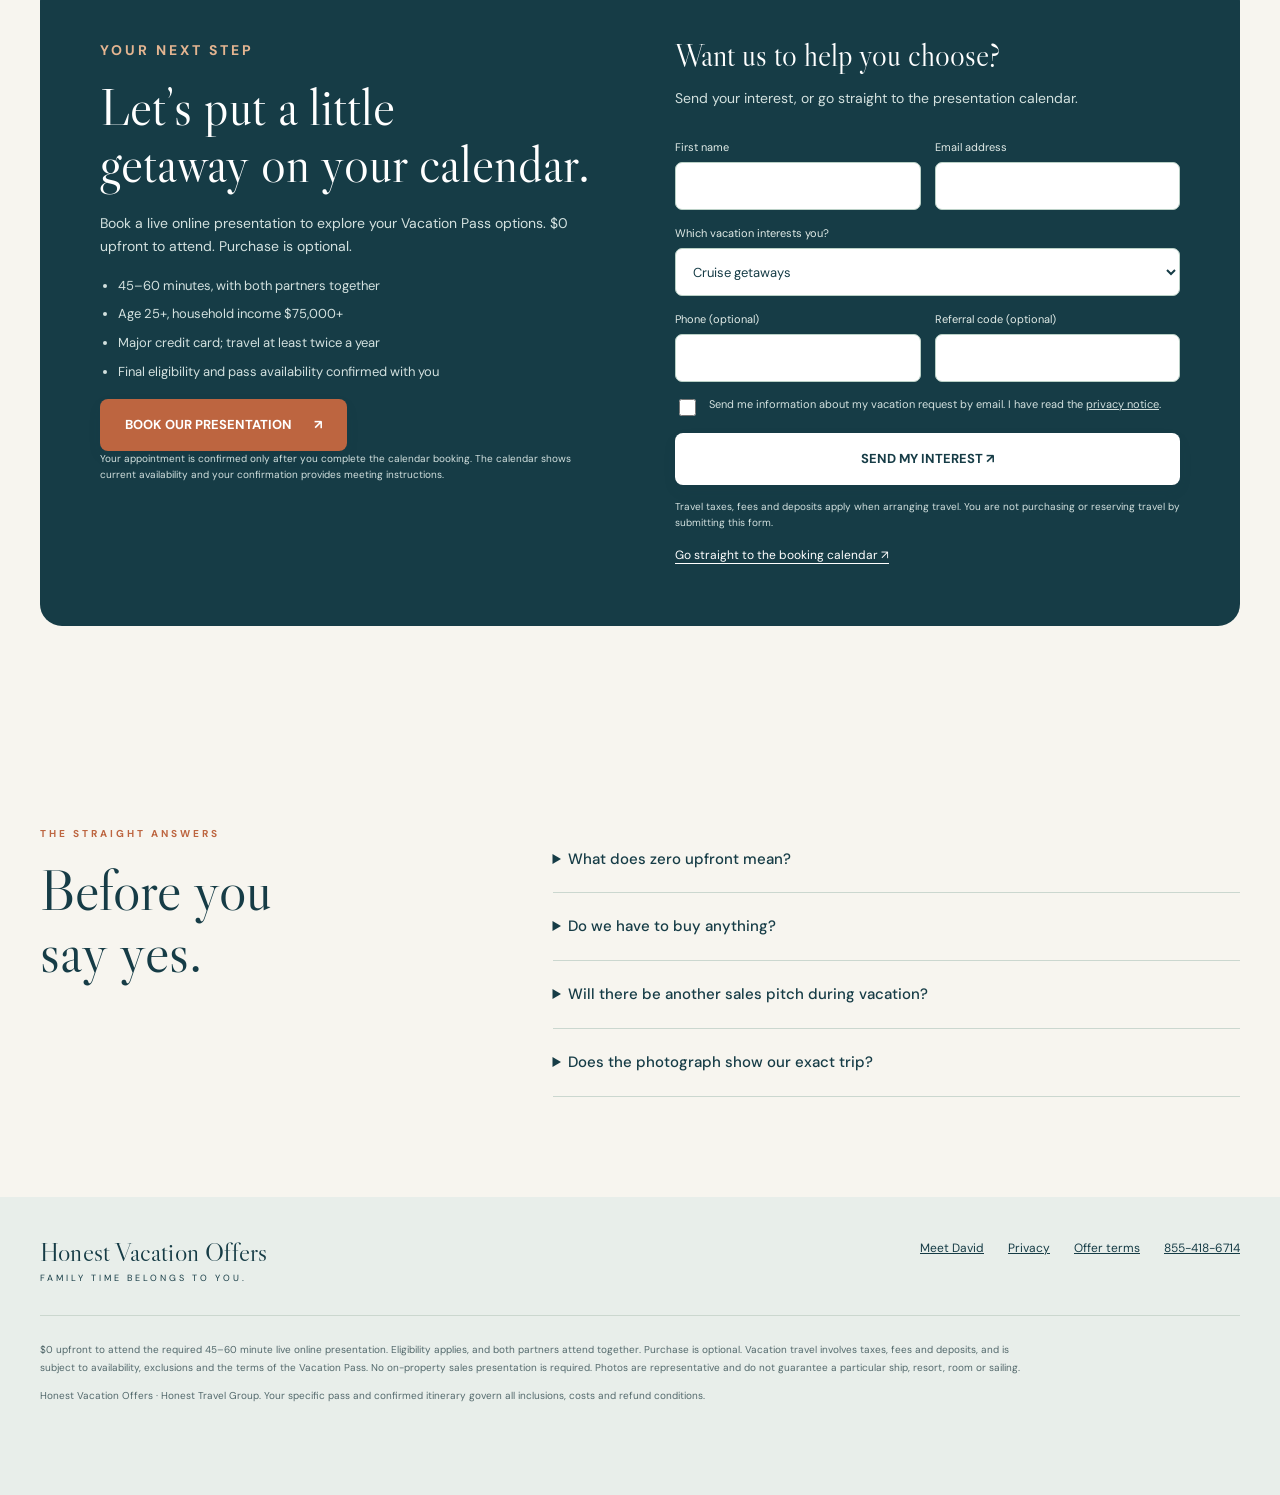
==== commit 463144b0: "Generate coastal Offers site with cruise hero, four families and booking" ====
--- a/index.html
+++ b/index.html
@@ -1,190 +1,12 @@
-<!doctype html>
-<html lang="en"><head><meta charset="utf-8"><meta name="viewport" content="width=device-width,initial-scale=1">
-<script>(function(){try{var p=window.__hvmParams?new URLSearchParams(window.__hvmParams):new URLSearchParams(location.search);if(!p.toString())return;var o={};p.forEach(function(v,k){o[k]=v});window.__hvmParams=o;if(history.replaceState)history.replaceState(null,'',location.pathname);}catch(e){}})();</script><script>!function(f,b,e,v,n,t,s){if(f.fbq)return;n=f.fbq=function(){n.callMethod?n.callMethod.apply(n,arguments):n.queue.push(arguments)};if(!f._fbq)f._fbq=n;n.push=n;n.loaded=!0;n.version='2.0';n.queue=[];t=b.createElement(e);t.async=!0;t.src=v;s=b.getElementsByTagName(e)[0];s.parentNode.insertBefore(t,s)}(window,document,'script','https://connect.facebook.net/en_US/fbevents.js');fbq('init','1284937561029384');fbq('track','PageView');</script>
+<!doctype html><html lang="en"><head><meta charset="utf-8"><meta name="viewport" content="width=device-width,initial-scale=1"><meta name="description" content="Explore cruise, all-inclusive, condo and resort Vacation Passes. $0 upfront to attend a 45–60 minute online presentation. Travel terms apply."><meta name="theme-color" content="#163c46"><meta name="referrer" content="strict-origin-when-cross-origin"><link rel="canonical" href="https://honestvacationoffers.com/"><meta property="og:title" content="Honest Vacation Offers | Your time. Your getaway."><meta property="og:description" content="Explore cruise, all-inclusive, condo and resort Vacation Passes. $0 upfront to attend a 45–60 minute online presentation. Travel terms apply."><meta property="og:image" content="https://img.cruisecritic.net/cms-sb/f/1005231/4032x3024/29c92952b0/carnival-celebration-portmiami-jorge-oliver.jpeg?auto=format&amp;fit=crop&amp;w=1600&amp;q=85"><title>Honest Vacation Offers | Your time. Your getaway.</title><script>(function(){try{var p=window.__hvmParams?new URLSearchParams(window.__hvmParams):new URLSearchParams(location.search);if(!p.toString())return;var o={};p.forEach(function(v,k){o[k]=v});window.__hvmParams=o;if(history.replaceState)history.replaceState(null,'',location.pathname);}catch(e){}})();</script><script>!function(f,b,e,v,n,t,s){if(f.fbq)return;n=f.fbq=function(){n.callMethod?n.callMethod.apply(n,arguments):n.queue.push(arguments)};if(!f._fbq)f._fbq=n;n.push=n;n.loaded=!0;n.version='2.0';n.queue=[];t=b.createElement(e);t.async=!0;t.src=v;s=b.getElementsByTagName(e)[0];s.parentNode.insertBefore(t,s)}(window,document,'script','https://connect.facebook.net/en_US/fbevents.js');fbq('init','1284937561029384');fbq('track','PageView');</script>
 <noscript><img height="1" width="1" style="display:none" alt="" src="https://www.facebook.com/tr?id=1284937561029384&ev=PageView&noscript=1"></noscript><script async src="https://www.googletagmanager.com/gtag/js?id=G-8XR4QN2LMP"></script>
-<script>window.dataLayer=window.dataLayer||[];function gtag(){dataLayer.push(arguments)}gtag('js',new Date());var hvmSafeLoc=(function(){try{var w=['utm_source','utm_medium','utm_campaign','utm_content','utm_term','gclid','fbclid'],p=new URLSearchParams(window.__hvmParams||location.search),s=new URLSearchParams();for(var i=0;i<w.length;i++){var v=p.get(w[i]);if(v)s.append(w[i],v);}var q=s.toString();return location.origin+location.pathname+(q?'?'+q:'');}catch(e){return location.origin+location.pathname}})();gtag('config','G-8XR4QN2LMP',{page_location:hvmSafeLoc});</script><title>The Offer House — Vacation Offers + Golden Cruise Certificates</title>
-<meta name="description" content="Four vacation certificate families plus premium Golden Cruise Certificates — every cost and condition upfront before you choose. Part of The Honest Travel Group.">
-<link rel="canonical" href="https://honestvacationoffers.com/">
-<meta property="og:type" content="website"><meta property="og:site_name" content="The Offer House">
-<meta property="og:url" content="https://honestvacationoffers.com/"><meta property="og:title" content="The Offer House — Four Vacation Offers, Every Cost Printed">
-<meta property="og:description" content="Four vacation certificate families plus premium Golden Cruise Certificates — every cost and condition upfront before you choose. Part of The Honest Travel Group.">
-<meta name="twitter:card" content="summary">
-<link rel="stylesheet" href="https://fonts.googleapis.com/css2?family=Playfair+Display:wght@500;600;700&display=swap">
-<!-- All motion is decorative, brand-line-only, and disabled under prefers-reduced-motion. -->
-<style>
-*{box-sizing:border-box;margin:0}
-:root{--navy:#0b1c33;--navy2:#081422;--ink:#e8e4d8;--muted:#a7a795;--gold:#c9a24b;--gold-bright:#e9c46a;--serif:'Playfair Display',Georgia,'Times New Roman',serif;--sans:Georgia,'Times New Roman',serif}
-body{background:var(--navy);color:var(--ink);font-family:var(--sans);line-height:1.7;-webkit-font-smoothing:antialiased;font-size:17px}
-a{color:var(--gold-bright)}
-.rule{width:64px;height:2px;background:var(--gold);margin:26px 0}
-header.masthead{padding:64px 6vw 40px;text-align:center}
-.brandline{font-family:var(--serif);font-size:clamp(34px,7vw,76px);line-height:1.06;letter-spacing:.01em;color:#fff;max-width:900px;margin:0 auto}
-.brandline .lt{display:inline-block;white-space:pre}
-.masthead .kicker{font-size:12px;letter-spacing:.34em;text-transform:uppercase;color:var(--gold);margin-bottom:26px}
-.masthead .kicker a{color:var(--gold);text-decoration:none;border-bottom:1px solid rgba(201,162,75,.4)}
-.masthead p.dek{max-width:560px;margin:30px auto 0;color:var(--muted);font-size:16px}
-.masthead .rule{margin:34px auto 0}
-@media (prefers-reduced-motion:no-preference){
-  .brandline .lt{animation:rise .9s cubic-bezier(.2,.8,.2,1) both;animation-delay:calc(var(--i)*18ms)}
-  @keyframes rise{from{opacity:0;transform:translateY(.35em)}to{opacity:1;transform:none}}
-  /* Glitch flicker — brief RGB-split flashes on the brand line only (snap-b pattern). */
-  .brandline{animation:rgbsplit 4.2s steps(1,end) infinite}
-  @keyframes rgbsplit{
-    0%,90%{text-shadow:none}
-    91%{text-shadow:2px 0 rgba(255,0,90,.7),-2px 0 rgba(0,220,255,.7)}
-    93%{text-shadow:-2px 0 rgba(255,0,90,.7),2px 0 rgba(0,220,255,.7)}
-    95%{text-shadow:1px 1px rgba(255,0,90,.55),-1px -1px rgba(0,220,255,.55)}
-    97%,100%{text-shadow:none}
-  }
-}
-section.offer{padding:76px 6vw;border-top:1px solid rgba(201,162,75,.22)}
-section.offer:nth-of-type(even){background:var(--navy2)}
-.offer .inner{max-width:1060px;margin:0 auto;display:grid;gap:40px;grid-template-columns:1fr;align-items:start}
-@media(min-width:880px){.offer .inner{grid-template-columns:1.2fr .8fr}.offer:nth-of-type(even) .inner>.copy{order:2}}
-.offer .eyebrow{font-size:11.5px;letter-spacing:.3em;text-transform:uppercase;color:var(--gold)}
-.offer h2{font-family:var(--serif);font-size:clamp(28px,4.6vw,48px);line-height:1.1;color:#fff;margin:14px 0 0}
-.offer h2 a{color:inherit;text-decoration:none}
-.offer .what{color:var(--muted);margin-top:18px;max-width:56ch}
-.pricecard{border:1px solid rgba(201,162,75,.45);padding:30px 28px;background:rgba(8,20,34,.55)}
-.pricecard .big{font-family:var(--serif);font-size:clamp(30px,4vw,44px);color:var(--gold-bright);line-height:1.1}
-.pricecard .sched{font-size:14px;color:var(--muted);margin-top:16px;line-height:1.75}
-.cta{display:inline-block;margin-top:26px;padding:16px 30px;background:var(--gold);color:#0b1c33;font-weight:700;letter-spacing:.06em;text-transform:uppercase;font-size:13px;text-decoration:none}
-.cta:hover{background:var(--gold-bright)}
-.more{display:inline-block;margin-top:14px;font-size:13.5px;color:var(--gold);letter-spacing:.04em}
-.disclosure{padding:76px 6vw;background:var(--navy2);border-top:1px solid rgba(201,162,75,.22)}
-.disclosure .inner{max-width:760px;margin:0 auto}
-.disclosure h2{font-family:var(--serif);font-size:clamp(24px,3.6vw,36px);color:#fff}
-.disclosure ol{margin:14px 0 14px 22px}
-.disclosure li{margin:8px 0}
-.disclosure p{margin:14px 0;color:var(--ink)}
-.destgrid{display:grid;gap:10px;grid-template-columns:repeat(auto-fill,minmax(210px,1fr));margin-top:30px}
-.dest{border:1px solid rgba(201,162,75,.3);padding:16px 16px;font-size:14px}
-.dest b{display:block;font-family:var(--serif);font-size:16px;color:#fff;margin-bottom:4px;font-weight:600}
-.dest span{color:var(--muted);font-size:12.5px}
-article.detail{max-width:820px;margin:0 auto;padding:24px 6vw 60px}
-article.detail h1{font-family:var(--serif);font-size:clamp(32px,5.5vw,58px);line-height:1.08;color:#fff}
-article.detail .lead{color:var(--muted);margin-top:18px;font-size:17px}
-.terms{margin-top:34px;border-top:1px solid rgba(201,162,75,.25);padding-top:24px}
-.terms h3{font-family:var(--serif);color:var(--gold-bright);font-size:20px;margin-bottom:10px;font-weight:600}
-.terms ul{margin-left:20px}
-.terms li{margin:7px 0;font-size:15px;color:var(--ink)}
-.smallnote{font-size:13px;color:var(--muted);margin-top:18px}
-footer{border-top:1px solid rgba(201,162,75,.25);padding:44px 6vw 56px;font-size:13px;color:var(--muted)}
-.fcols{max-width:1060px;margin:0 auto;display:grid;gap:24px;grid-template-columns:repeat(auto-fit,minmax(230px,1fr))}
-.flegal{max-width:1060px;margin:24px auto 0;line-height:1.8;border-top:1px solid rgba(201,162,75,.18);padding-top:20px}
-.brandmark{font-family:var(--serif);font-size:15px;color:#fff}
-.brandmark a{color:var(--gold-bright);text-decoration:none;border-bottom:1px solid rgba(233,196,106,.4)}
-nav.top{display:flex;flex-wrap:wrap;gap:6px 22px;justify-content:center;padding:22px 6vw 0;font-size:13px;letter-spacing:.08em;text-transform:uppercase}
-nav.top a{color:var(--muted);text-decoration:none}
-nav.top a:hover{color:var(--gold-bright)}
-</style></head>
-<body><nav class="top"><a href="index.html">Home</a><a href="cruise.html">Cruise</a><a href="all-inclusive.html">All-Inclusive</a><a href="resort-air.html">Resort + Air</a><a href="condo.html">Condo Week</a><a href="#golden">Golden</a><a href="about.html">Who runs this</a></nav>
-<header class="masthead">
-<div class="kicker">Part of <a href="https://thehonesttravelgroup.com" rel="noopener">The Honest Travel Group</a></div>
-<h1 class="brandline" aria-label="The Offer House"><span class="lt" style="--i:0" aria-hidden="true">T</span><span class="lt" style="--i:1" aria-hidden="true">h</span><span class="lt" style="--i:2" aria-hidden="true">e</span><span class="lt" style="--i:3" aria-hidden="true"> </span><span class="lt" style="--i:4" aria-hidden="true">O</span><span class="lt" style="--i:5" aria-hidden="true">f</span><span class="lt" style="--i:6" aria-hidden="true">f</span><span class="lt" style="--i:7" aria-hidden="true">e</span><span class="lt" style="--i:8" aria-hidden="true">r</span><span class="lt" style="--i:9" aria-hidden="true"> </span><span class="lt" style="--i:10" aria-hidden="true">H</span><span class="lt" style="--i:11" aria-hidden="true">o</span><span class="lt" style="--i:12" aria-hidden="true">u</span><span class="lt" style="--i:13" aria-hidden="true">s</span><span class="lt" style="--i:14" aria-hidden="true">e</span></h1>
-<p class="dek">Four vacation offers. The whole price, the payment schedule, and every condition &mdash; printed here before you go anywhere. No forms on this site; when you're ready, the offer pages at Honest Vacation Marketing take it from there.</p>
-<div class="rule"></div>
-</header>
-<section class="offer">
-<div class="inner">
-<div class="copy">
-<div class="eyebrow">Cruise</div>
-<h2><a href="cruise.html">Cruise Getaway for Two</a></h2>
-<div class="rule"></div>
-<p class="what">3, 4 or 5 nights for 2 adults in a lower-deck outside stateroom, sailing from 9 U.S. ports.</p>
-<a class="more" href="cruise.html">Read the full terms for this offer &rarr;</a>
-</div>
-<div class="pricecard">
-<div class="big">$464 out the door for two</div>
-<p class="sched">Nothing today but your time &mdash; the 45&ndash;60 minute session. $150 refundable deposit to save the date. $314 remainder at booking, covering government taxes, port and agency fees ($145&ndash;$157 per person). The deposit stays refundable until travel is confirmed.</p>
-<a class="cta" href="https://honestvacationmarketing.com/cruise.html?utm_source=honestvacationoffers&amp;utm_campaign=honestvacationoffers-cruise">See this offer</a>
-</div>
-</div>
-
-</section>
-<section class="offer">
-<div class="inner">
-<div class="copy">
-<div class="eyebrow">All-Inclusive</div>
-<h2><a href="all-inclusive.html">All-Inclusive Beach Escape</a></h2>
-<div class="rule"></div>
-<p class="what">5 days / 4 nights for 2 adults, all-inclusive, in Cancun, the Dominican Republic, or Montego Bay.</p>
-<a class="more" href="all-inclusive.html">Read the full terms for this offer &rarr;</a>
-</div>
-<div class="pricecard">
-<div class="big">$836 out the door for two</div>
-<p class="sched">Nothing today but your time &mdash; the 45&ndash;60 minute session. $298 refundable deposit to save the date. $538 remainder at booking, covering taxes and resort fees ($195&ndash;$269 per person). The deposit stays refundable until travel is confirmed.</p>
-<a class="cta" href="https://honestvacationmarketing.com/all-inclusive.html?utm_source=honestvacationoffers&amp;utm_campaign=honestvacationoffers-allInclusive">See this offer</a>
-</div>
-</div>
-
-</section>
-<section class="offer">
-<div class="inner">
-<div class="copy">
-<div class="eyebrow">Resort + Air</div>
-<h2><a href="resort-air.html">Resort Stay + Airfare Credit</a></h2>
-<div class="rule"></div>
-<p class="what">5 days / 4 nights of resort accommodations for 2 adults plus a $500 credit toward base airfare.</p>
-<a class="more" href="resort-air.html">Read the full terms for this offer &rarr;</a>
-</div>
-<div class="pricecard">
-<div class="big">$540 out the door for two</div>
-<p class="sched">Nothing today but your time &mdash; the 45&ndash;60 minute session. $240 refundable deposit to save the date. $300 remainder at booking, covering taxes and fees (about $150 per person). The deposit stays refundable until travel is confirmed.</p>
-<a class="cta" href="https://honestvacationmarketing.com/resort-air.html?utm_source=honestvacationoffers&amp;utm_campaign=honestvacationoffers-airfare">See this offer</a>
-</div>
-</div>
-
-</section>
-<section class="offer">
-<div class="inner">
-<div class="copy">
-<div class="eyebrow">Condo Week</div>
-<h2><a href="condo.html">Full Condo Week</a></h2>
-<div class="rule"></div>
-<p class="what">7 nights in a resort condominium, sleeps up to 4, across 60+ destinations in the US, Canada, Caribbean and Mexico.</p>
-<a class="more" href="condo.html">Read the full terms for this offer &rarr;</a>
-</div>
-<div class="pricecard">
-<div class="big">$360 out the door for two</div>
-<p class="sched">Nothing today but your time &mdash; the 45&ndash;60 minute session. $150 refundable deposit to save the date &mdash; this $150 is part of the $360 above, not added to it. $210 remainder at booking, covering taxes and fees that start at $15 per night per traveler. The deposit stays refundable until travel is confirmed.</p>
-<a class="cta" href="https://honestvacationmarketing.com/condo.html?utm_source=honestvacationoffers&amp;utm_campaign=honestvacationoffers-condo">See this offer</a>
-</div>
-</div>
-
-</section>
-<section class="offer" id="golden">
-<div class="inner">
-<div class="copy">
-<div class="eyebrow">Golden Cruise Certificates</div>
-<h2>Choose Your Golden Cruise Certificate</h2>
-<div class="rule"></div>
-<p class="what">Two premium cruise certificate routes: Miami or West Coast &amp; Mexico. Flip the certificate, answer the two qualification questions, then choose your presentation time. No charge to attend.</p>
-<a class="more" href="https://honestvacationmarketing.com/certificates/golden/east.html?utm_source=honestvacationoffers&amp;utm_campaign=golden-east">Miami Golden Certificate &rarr;</a><br>
-<a class="more" href="https://honestvacationmarketing.com/certificates/golden/west.html?utm_source=honestvacationoffers&amp;utm_campaign=golden-west">West Coast &amp; Mexico Golden Certificate &rarr;</a>
-</div>
-<div class="pricecard">
-<div class="big">$0 today</div>
-<p class="sched">Your time is the ask: one live 45&ndash;60 minute presentation with both travelers together. Qualification happens before the booking calendar opens. Complete certificate terms are printed on the certificate itself.</p>
-<a class="cta" href="https://honestvacationmarketing.com/certificates/golden/east.html?utm_source=honestvacationoffers&amp;utm_campaign=golden-east">Open Miami Golden</a>
-<a class="more" href="https://honestvacationmarketing.com/certificates/golden/west.html?utm_source=honestvacationoffers&amp;utm_campaign=golden-west">Or open West Coast &amp; Mexico</a>
-</div>
-</div>
-</section>
-<section class="disclosure"><div class="inner"><h2>Read this before you click anything</h2><div class="rule"></div>
-<p>Vacation certificate offers are presented by Honest Vacation Marketing and fulfilled by <b>Customer Service Network Group (CSNG)</b>, the fulfillment provider. To receive a certificate offer, attendance at <b>one live presentation, approximately 45&ndash;60 minutes, with both of you attending together</b>, is required; there is no charge to attend.</p>
-<p>Qualifying conditions, set by the offer provider:</p>
-<ol>
-<li>You attend as a couple, together, on the same live session.</li>
-<li>You are between the ages of <b>35 and 72</b>.</li>
-</ol>
-<p><b>There is a membership offer at the end of the session &mdash; you can say no, and the certificate is yours either way.</b> Deposits, taxes, and fees are printed on each offer page and are refundable until travel is confirmed.</p></div></section>
-<footer>
-<div class="fcols">
-<div><span class="brandmark">Part of <a href="https://thehonesttravelgroup.com" rel="noopener">The Honest Travel Group</a></span><p style="margin-top:8px">Four offer families plus Golden Cruise Certificates, every cost printed, nothing to sign here.</p></div>
-<div><p>Elite Marketing Solutions LLC<br>421 N Alisos St<br>Santa Barbara, CA 93103<br><a href="mailto:info@honestvacationmarketing.com">info@honestvacationmarketing.com</a><br><a href="tel:+18554186714">(855) 418-6714</a></p></div>
-<div><p><a href="https://honestvacationmarketing.com/terms.html" rel="noopener">Terms &amp; Conditions</a><br><a href="https://honestvacationmarketing.com/privacy.html" rel="noopener">Privacy Policy</a><br><a href="about.html">Who runs this</a><br><a href="https://honestvacationmarketing.com/" rel="noopener">Honest Vacation Marketing</a></p></div>
-</div>
-<div class="flegal">Honest Travel Group &middot; Honest Vacation Marketing &middot; Honest Timeshare Resolutions &mdash; an Elite Marketing Solutions company. Vacation certificate offers are presented by Honest Vacation Marketing and fulfilled by Customer Service Network Group (CSNG), our fulfillment provider. Attendance at a live presentation is required to receive a certificate offer; there is no charge to attend. Deposits, taxes, and fees are disclosed on each offer page and in the certificate's terms and are refundable until travel is confirmed. &copy; 2026 Elite Marketing Solutions LLC &middot; TheHonestTravelGroup.com</div>
-</footer>
-</body></html>+<script>window.dataLayer=window.dataLayer||[];function gtag(){dataLayer.push(arguments)}gtag('js',new Date());var hvmSafeLoc=(function(){try{var w=['utm_source','utm_medium','utm_campaign','utm_content','utm_term','gclid','fbclid'],p=new URLSearchParams(window.__hvmParams||location.search),s=new URLSearchParams();for(var i=0;i<w.length;i++){var v=p.get(w[i]);if(v)s.append(w[i],v);}var q=s.toString();return location.origin+location.pathname+(q?'?'+q:'');}catch(e){return location.origin+location.pathname}})();gtag('config','G-8XR4QN2LMP',{page_location:hvmSafeLoc});</script><script type="text/javascript">
+(function(s, p, i, c, e) {
+    s[e] = s[e] || function() { (s[e].a = s[e].a || []).push(arguments); };
+    s[e].l = 1 * new Date();
+    var t = new Date().getTime();
+    var k = c.createElement("script"), a = c.getElementsByTagName("script")[0];
+    k.async = 1, k.src = p + "?request_id=" + i + "&t=" + t, a.parentNode.insertBefore(k, a);
+    s.pixelClientId = i;
+})(window, "https://app.datamoon.com/script", "honest-vacation-marketing", document, "script");
+</script><link rel="stylesheet" href="/style.css"></head><body><a class="skip" href="#main">Skip to content</a><header class="nav"><div class="container nav-inner"><a class="brand" href="/">Honest Vacation Offers<small>Part of Honest Travel Group</small></a><nav class="nav-links" aria-label="Main navigation"><a href="/#offers">The vacations</a><a href="/about.html">Our story</a><a href="/#how">How it works</a><a class="nav-phone" href="tel:+18554186714">855-418-6714</a></nav></div></header><main id="main"><section class="hero" aria-label="Cruise Vacation Pass invitation"><img src="https://img.cruisecritic.net/cms-sb/f/1005231/4032x3024/29c92952b0/carnival-celebration-portmiami-jorge-oliver.jpeg?auto=format&amp;fit=crop&amp;w=1600&amp;q=85" width="1600" height="1200" alt="Carnival Celebration cruise ship at PortMiami beneath a blue sky" fetchpriority="high"><div class="hero-top"><p class="hero-brand">HONEST VACATION OFFERS</p><p class="hero-zero">ZERO UPFRONT</p></div><div class="hero-bottom"><p class="hero-time">JUST 45–60 MINUTES OF YOUR TIME</p><a class="hero-number" href="tel:+18554186714">855-418-6714</a><p class="hero-rep">TALK TO A LIVE REPRESENTATIVE NOW!</p><a class="btn light hero-cta" href="#offers">BOOK OUR PRESENTATION / SEE OTHER MINI-VACATION OFFERS <span aria-hidden="true">↓</span></a></div></section><div class="trust-strip"><div class="container trust-row"><span>No upfront charge to attend</span><span>Purchase is optional</span><span>No on-property sales presentation</span></div></div><section class="section container" id="offers"><div class="section-head"><div><p class="eyebrow">FOUR WAYS TO GET AWAY</p><h1>Where would you<br>rather be?</h1></div><p>A few ocean days. An all-inclusive escape. A whole week together. Choose the Vacation Pass that feels like you.</p></div><div class="offers"><article class="offer"><a class="offer-photo" href="/cruise.html"><img src="/assets/cruise-port.jpg" alt="Cruise ship docked at a waterfront port" width="560" height="460" loading="lazy"><span class="badge">3, 4 or 5 nights · For two adults</span></a><div class="offer-body"><h3>Cruise getaways</h3><p>Sail toward the Bahamas, Mexico or Western Caribbean. Meals, snacks, entertainment and many onboard activities are included.</p><a class="text-link" href="/cruise.html">Explore this Vacation Pass ↗</a></div></article><article class="offer"><a class="offer-photo" href="/all-inclusive.html"><img src="/assets/ai-pool.jpg" alt="Infinity pool with ocean views and shaded loungers" width="560" height="460" loading="lazy"><span class="badge">5 days / 4 nights · For two adults</span></a><div class="offer-body"><h3>All-inclusive escapes</h3><p>Four nights for two in Cancun, the Dominican Republic or Montego Bay, with the all-inclusive experience described in your Vacation Pass.</p><a class="text-link" href="/all-inclusive.html">Explore this Vacation Pass ↗</a></div></article><article class="offer"><a class="offer-photo" href="/condo.html"><img src="/assets/condo-balcony.jpg" alt="Condominium balconies with glass railings" width="560" height="460" loading="lazy"><span class="badge">7 nights · For up to four</span></a><div class="offer-body"><h3>Condo weeks</h3><p>Take a full week together in resort condo accommodations across U.S., Canadian, Caribbean and Mexican destinations.</p><a class="text-link" href="/condo.html">Explore this Vacation Pass ↗</a></div></article><article class="offer"><a class="offer-photo" href="/resort-air.html"><img src="/assets/ex-cabo-arch.jpg" alt="The coastal rock arch at Cabo San Lucas" width="560" height="460" loading="lazy"><span class="badge">5 days / 4 nights · For two adults</span></a><div class="offer-body"><h3>Resort + airfare credit</h3><p>Four nights of accommodations for two, plus a $500 airfare credit applied when booking under the Vacation Pass terms.</p><a class="text-link" href="/resort-air.html">Explore this Vacation Pass ↗</a></div></article></div><p class="note">$0 upfront refers to attending the online presentation. Travel taxes, fees and deposits apply; explore each pass for the details.</p></section><section class="section founder" id="founder"><div class="container founder-grid"><div><p class="eyebrow">FROM DAVID, OUR FOUNDER</p><h2>Trust first.<br>Vacation second.</h2><div class="signature">David Lemmons<small>Founder, Honest Vacation Offers</small></div></div><div class="founder-copy"><p class="lead">“Your time away with your family should belong to you.”</p><p>I’m David. After 20+ years in travel and vacation sales, I built Honest Vacation Offers around something simple: you deserve to understand an offer before you commit.</p><p>We introduce eligible travelers to VIP Vacation Passes through a live online presentation. You bring 45–60 minutes of your time, together with your partner. There’s no upfront charge to attend, and buying is optional.</p><p>What makes us different? Upfront terms, clear travel costs, and no sales presentation at the vacation property. We want to earn your trust before we earn your business.</p><a class="text-link" href="/about.html">Who we are, and why we do this ↗</a></div></div></section><section class="section container" id="how"><p class="eyebrow">SIMPLE. PERSONAL. UPFRONT.</p><h2>A vacation offer<br>you can understand.</h2><div class="process"><div class="step"><span>01 / EXPLORE</span><h3>Find your kind of getaway.</h3><p>Look through the four Vacation Pass families, including their benefits and travel costs.</p></div><div class="step"><span>02 / MEET ONLINE</span><h3>Bring your time, together.</h3><p>Book a 45–60 minute live presentation with both partners. Confirm eligibility and hear the program details before deciding.</p></div><div class="step"><span>03 / PLAN YOUR TIME AWAY</span><h3>Make room for the good stuff.</h3><p>Follow your pass instructions to arrange travel. Availability and travel terms apply. Your vacation has no on-property sales presentation.</p></div></div></section><section class="section container" id="booking"><div class="booking"><div><p class="eyebrow">YOUR NEXT STEP</p><h2>Let’s put a little<br>getaway on your calendar.</h2><p>Book a live online presentation to explore your Vacation Pass options. $0 upfront to attend. Purchase is optional.</p><ul><li>45–60 minutes, with both partners together</li><li>Age 25+, household income $75,000+</li><li>Major credit card; travel at least twice a year</li><li>Final eligibility and pass availability confirmed with you</li></ul><a class="btn coral" href="https://cal.com/david-lemmons-ksgbp5/vacation-presentation" data-booking>BOOK OUR PRESENTATION <span aria-hidden="true">↗</span></a><p class="form-note">Your appointment is confirmed only after you complete the calendar booking. The calendar shows current availability and your confirmation provides meeting instructions.</p></div><form id="interest-form"><div class="full"><h3>Want us to help you choose?</h3><p>Send your interest, or go straight to the presentation calendar.</p></div><div class="field"><label for="firstName">First name</label><input id="firstName" name="firstName" autocomplete="given-name" maxlength="80" required></div><div class="field"><label for="email">Email address</label><input id="email" name="email" type="email" autocomplete="email" maxlength="254" required></div><div class="field full"><label for="offer">Which vacation interests you?</label><select id="offer" name="offer"><option value="cruise">Cruise getaways</option><option value="all-inclusive">All-inclusive escapes</option><option value="condo">Condo weeks</option><option value="resort-air">Resort + airfare credit</option></select></div><div class="field"><label for="mobile">Phone (optional)</label><input id="mobile" name="mobile" type="tel" autocomplete="tel" maxlength="30"></div><div class="field"><label for="referral">Referral code (optional)</label><input id="referral" name="referral" maxlength="40" autocomplete="off"></div><label class="check full"><input type="checkbox" name="detailsConsent" required><span>Send me information about my vacation request by email. I have read the <a href="/privacy.html">privacy notice</a>.</span></label><div class="hp" aria-hidden="true"><label>Leave this empty<input name="company_website" tabindex="-1" autocomplete="off"></label></div><button class="btn light full" type="submit">SEND MY INTEREST ↗</button><p class="form-note full">Travel taxes, fees and deposits apply when arranging travel. You are not purchasing or reserving travel by submitting this form.</p><div class="status full" id="form-status" role="status" aria-live="polite"></div><a class="fallback full" href="https://cal.com/david-lemmons-ksgbp5/vacation-presentation" data-booking>Go straight to the booking calendar ↗</a></form></div></section><section class="section container faq-layout"><div><p class="eyebrow">THE STRAIGHT ANSWERS</p><h2>Before you<br>say yes.</h2></div><div><details><summary>What does zero upfront mean?</summary><p>No charge to attend the required online presentation. It does not mean all travel is free. Each Vacation Pass has travel taxes, fees, deposits and restrictions, which you should review before committing.</p></details><details><summary>Do we have to buy anything?</summary><p>No. Purchase is optional. Eligible travelers must attend the live presentation together to participate in this offer.</p></details><details><summary>Will there be another sales pitch during vacation?</summary><p>No on-property sales presentation is required for these offers. The required presentation happens online before travel.</p></details><details><summary>Does the photograph show our exact trip?</summary><p>Photographs are representative. The actual property, ship, room, dates and availability are confirmed through your pass and itinerary.</p></details></div></section></main><footer class="footer"><div class="container"><div class="footer-top"><a class="brand" href="/">Honest Vacation Offers<small>Family time belongs to you.</small></a><div class="footer-links"><a href="/about.html">Meet David</a><a href="/privacy.html">Privacy</a><a href="/terms.html">Offer terms</a><a href="tel:+18554186714">855-418-6714</a></div></div><p>$0 upfront to attend the required 45–60 minute live online presentation. Eligibility applies, and both partners attend together. Purchase is optional. Vacation travel involves taxes, fees and deposits, and is subject to availability, exclusions and the terms of the Vacation Pass. No on-property sales presentation is required. Photos are representative and do not guarantee a particular ship, resort, room or sailing.</p><p>Honest Vacation Offers · Honest Travel Group. Your specific pass and confirmed itinerary govern all inclusions, costs and refund conditions.</p></div></footer><div class="mobile-book"><a class="btn coral" href="https://cal.com/david-lemmons-ksgbp5/vacation-presentation" data-booking>BOOK OUR PRESENTATION <span aria-hidden="true">↗</span></a></div><script>window.HVO_CONFIG={"origin":"https://honestvacationoffers.com","phone":"855-418-6714","phoneHref":"tel:+18554186714","booking":"https://cal.com/david-lemmons-ksgbp5/vacation-presentation","intake":"https://hvm-lead-intake.lead-intake.workers.dev","hero":"https://img.cruisecritic.net/cms-sb/f/1005231/4032x3024/29c92952b0/carnival-celebration-portmiami-jorge-oliver.jpeg?auto=format&fit=crop&w=1600&q=85"};window.HVM_PAGE={"kind":"other"};</script><script src="/app.js" defer></script></body></html>
--- a/style.css
+++ b/style.css
@@ -0,0 +1,4 @@
+@import url('https://fonts.googleapis.com/css2?family=DM+Sans:wght@400;500;600;700&family=Libre+Caslon+Display&display=swap');
+:root{--ink:#163c46;--teal:#17636a;--sand:#f7f5ef;--coral:#bd6540;--line:#dce4df;--muted:#53696c;--serif:'Libre Caslon Display',Georgia,serif;--sans:'DM Sans',Arial,sans-serif}*{box-sizing:border-box}html{scroll-behavior:smooth;scroll-padding-top:90px}body{margin:0;background:var(--sand);color:var(--ink);font:16px/1.65 var(--sans)}a{color:inherit}img{display:block;width:100%;object-fit:cover}button,input,select{font:inherit}button,a,input,select{touch-action:manipulation}button{cursor:pointer}a,button{ -webkit-tap-highlight-color:transparent}a:focus-visible,button:focus-visible,input:focus-visible,select:focus-visible{outline:3px solid #be733b;outline-offset:5px}.skip{position:absolute;left:16px;top:-80px;z-index:100;background:white;padding:10px}.skip:focus{top:10px}.container{width:min(1200px,calc(100% - 64px));margin-inline:auto}.nav{background:#fffdf8f5;border-bottom:1px solid var(--line);position:sticky;top:0;z-index:10;backdrop-filter:blur(14px)}.nav-inner{min-height:85px;display:flex;justify-content:space-between;align-items:center;gap:24px}.brand{text-decoration:none;font:26px/1.05 var(--serif);letter-spacing:.2px}.brand small{display:block;font:9px/1.5 var(--sans);letter-spacing:3px;text-transform:uppercase;margin-top:6px}.nav-links{display:flex;align-items:center;gap:30px;font-size:13px}.nav-links a{text-decoration:none}.nav-phone{font-weight:700}.btn{display:inline-flex;align-items:center;justify-content:center;gap:22px;text-decoration:none;border:1px solid transparent;border-radius:8px;background:var(--teal);color:white;padding:15px 24px;font-size:13px;font-weight:700;line-height:1.5;min-height:50px;transition:background .2s,transform .2s;box-shadow:0 6px 14px #163c4612}.btn:hover{background:#104c51;transform:translateY(-2px)}.btn.light{background:#fff;color:var(--ink)}.btn.outline{border-color:#9eafac;background:transparent;color:var(--ink);box-shadow:none}.btn.coral{background:var(--coral)}.hero{position:relative;height:min(770px,calc(100svh - 85px));min-height:620px;color:white;background:#17677e;overflow:hidden}.hero>img{position:absolute;height:100%;object-position:center 52%}.hero:after{content:'';position:absolute;inset:0;background:linear-gradient(180deg,#0a324b19 0%,transparent 34%,#062b3d10 53%,#062b3dcd 100%)}.hero-top{position:relative;z-index:1;padding-top:42px;text-align:center;text-shadow:0 2px 0 #71a2b5,0 5px 12px #163c4670}.hero-brand{font:clamp(32px,4.6vw,68px)/1.1 var(--serif);letter-spacing:3px;margin:0}.hero-zero{font:600 clamp(20px,2vw,29px)/1.3 var(--sans);letter-spacing:5px;margin:12px 0}.hero-bottom{position:absolute;z-index:1;bottom:36px;left:0;width:100%;text-align:center}.hero-time{font:600 14px/1.4 var(--sans);letter-spacing:2.4px;margin:0 0 8px;text-shadow:0 2px 5px #052532}.hero-number{font:600 clamp(40px,6vw,80px)/1.05 Georgia,serif;letter-spacing:3px;text-decoration:none;display:inline-block;text-shadow:0 2px 0 #88b9ca,0 6px 15px #041e36a6}.hero-rep{font-size:11px;font-weight:400;letter-spacing:3px;margin:7px 0 21px}.hero-cta{font-size:11px;letter-spacing:1px}.trust-strip{background:#e8f0eb;padding:21px 0}.trust-row{display:flex;justify-content:space-evenly;gap:20px;font-size:12px;letter-spacing:.4px}.trust-row span:before{content:'✓';color:var(--teal);margin-right:10px}.section{padding-block:100px}.eyebrow{font-size:10px;font-weight:700;letter-spacing:3px;text-transform:uppercase;color:var(--coral);margin:0 0 17px}h1,h2,h3{font-family:var(--serif);font-weight:400;line-height:1.08}h1{font-size:clamp(42px,6vw,78px);margin:10px 0 24px}h2{font-size:clamp(37px,4.5vw,60px);margin:0 0 20px}h3{font-size:31px;margin:0 0 14px}.section-head{display:flex;align-items:end;justify-content:space-between;gap:35px;margin-bottom:42px}.section-head h2{max-width:620px;margin-bottom:0}.section-head p{max-width:330px;font-size:14px;color:var(--muted);margin:0}.offers{display:grid;grid-template-columns:repeat(4,1fr);gap:20px}.offer{background:white;border-radius:14px;overflow:hidden;border:1px solid #e0e7e1;box-shadow:0 12px 30px #163c4607;display:flex;flex-direction:column;transition:transform .25s}.offer:hover{transform:translateY(-5px)}.offer-photo{position:relative;display:block}.offer-photo img{height:230px}.offer-photo .badge{position:absolute;bottom:14px;left:14px;padding:6px 11px;border-radius:5px;background:#fffc;font-size:10px;letter-spacing:.5px}.offer-body{padding:25px 23px;display:flex;flex-direction:column;flex:1}.offer h3{font-size:29px;min-height:62px}.offer p{font-size:13px;color:var(--muted);margin:0 0 22px}.offer a.text-link{margin-top:auto;font-size:12px;font-weight:700;text-underline-offset:5px;color:var(--teal)}.note{font-size:11px;color:var(--muted);line-height:1.7;margin-top:22px}.founder{background:#e6eeea}.founder-grid{display:grid;grid-template-columns:.8fr 1.2fr;gap:100px;align-items:start}.founder h2{font-size:clamp(40px,5vw,68px)}.signature{font-family:var(--serif);font-size:40px;margin-top:30px}.signature small{font:11px/1.6 var(--sans);display:block;letter-spacing:1px}.founder-copy{max-width:620px}.founder-copy p{font-size:16px;color:#36565a;margin:0 0 22px}.founder-copy .lead{font-size:23px;color:var(--ink);line-height:1.5}.process{display:grid;grid-template-columns:repeat(3,1fr);gap:50px;margin-top:48px}.step{border-top:1px solid #b5c6be;padding-top:24px}.step span{display:block;color:var(--coral);font-size:12px;letter-spacing:2px;margin-bottom:20px}.step h3{font-size:29px}.step p{font-size:14px;color:var(--muted)}.booking{background:var(--ink);color:white;border-radius:22px;padding:60px;display:grid;grid-template-columns:1fr 1fr;gap:70px}.booking h2{font-size:52px}.booking .eyebrow{color:#e4b591}.booking p{color:#d3e1df;font-size:14px}.booking ul{padding-left:18px;font-size:13px;line-height:2.2;color:#d3e1df}.booking form{display:grid;grid-template-columns:1fr 1fr;gap:14px;align-content:start}.field{display:flex;flex-direction:column;gap:6px}.field.full,.full{grid-column:1/-1}.field label{font-size:11px;color:#e2ece8}.field input,.field select{width:100%;min-height:48px;background:#fff;color:var(--ink);border:1px solid #bad0c6;border-radius:7px;padding:10px 13px;font-size:13px}.check{display:flex;gap:10px;align-items:flex-start;font-size:11px;line-height:1.6;color:#d3e1df}.check input{width:17px;height:17px;flex-shrink:0;accent-color:#c47750}.booking .form-note{font-size:10px;margin:0}.booking .status{font-size:13px;border-radius:6px;background:#ffffff14;padding:14px}.booking .status:empty{display:none}.booking .fallback{font-size:12px;text-underline-offset:4px}.hp{position:absolute;left:-10000px;width:1px;height:1px;overflow:hidden}.faq-layout{display:grid;grid-template-columns:.75fr 1.25fr;gap:100px}.faq-layout details{border-bottom:1px solid #cbd7cf;padding:21px 0}.faq-layout summary{cursor:pointer;font-size:15px;font-weight:500;padding-right:24px}.faq-layout details p{font-size:14px;color:var(--muted);margin-bottom:0}.footer{background:#e8eeea;padding:42px 0 80px}.footer-top{display:flex;justify-content:space-between;align-items:start;border-bottom:1px solid #cbd7cf;padding-bottom:30px;margin-bottom:25px;gap:30px}.footer-links{display:flex;gap:24px;font-size:12px}.footer p{font-size:10px;line-height:1.8;color:var(--muted);max-width:1000px}.detail-hero{display:grid;grid-template-columns:1fr 1fr;min-height:560px;background:#e7efea}.detail-copy{padding:80px max(35px,calc((100vw - 1200px)/2)) 65px}.detail-copy h1{font-size:clamp(42px,5vw,68px)}.detail-copy p{max-width:500px;color:var(--muted)}.detail-hero>img{height:100%;min-height:560px}.detail-meta{display:flex;gap:25px;font-size:12px;margin-bottom:24px}.detail-layout{display:grid;grid-template-columns:1fr 1fr;gap:100px}.perks{list-style:none;padding:0}.perks li{border-bottom:1px solid var(--line);padding:16px 0;font-size:15px}.perks li:before{content:'✓';color:var(--teal);margin-right:16px}.destinations{display:flex;flex-wrap:wrap;gap:9px;margin:25px 0}.destinations span{font-size:12px;padding:9px 16px;border:1px solid #b9cbc3;border-radius:30px}.terms{background:#e7eeea;border-radius:14px;padding:30px}.terms p{font-size:13px;color:var(--muted)}.prose{max-width:800px}.prose p{color:var(--muted)}.prose h2{font-size:32px;margin-top:40px}[hidden]{display:none!important}.mobile-book{display:none}
+@media(min-width:1500px){.hero>img{object-position:center 50%}}@media(max-width:1000px){.nav-links{gap:18px}.offers{grid-template-columns:repeat(2,1fr)}.founder-grid,.faq-layout{gap:45px}.booking{gap:35px;padding:40px}.detail-layout{gap:40px}.detail-copy{padding:60px 30px}.hero{height:680px}.hero>img{object-fit:cover;object-position:center}.hero-top{padding-top:32px}}
+@media(max-width:650px){.container{width:calc(100% - 36px)}.nav-inner{min-height:72px;gap:15px}.brand{font-size:22px}.brand small{font-size:8px;letter-spacing:2px}.nav-links>a:not(.nav-phone){display:none}.nav-phone{font-size:12px}.hero{min-height:570px;height:620px}.hero>img{object-position:center 50%}.hero-top{padding-inline:16px;padding-top:30px}.hero-brand{font-size:31px;letter-spacing:1px}.hero-zero{font-size:20px;letter-spacing:3px}.hero-number{font-size:43px;letter-spacing:1px}.hero-time{font-size:11px;letter-spacing:1px}.hero-rep{font-size:9px;letter-spacing:1.3px}.hero-bottom{bottom:30px}.hero-cta{font-size:9px;padding:13px 15px}.trust-row{flex-direction:column;gap:8px;text-align:center;font-size:11px}.section{padding-block:65px}.section-head{display:block}.section-head p{margin-top:18px;max-width:none}.offers{gap:14px}.offer-photo img{height:165px}.offer-body{padding:18px 14px}.offer h3{font-size:25px;min-height:54px}.offer p{font-size:12px}.offer-photo .badge{font-size:9px;left:9px;bottom:9px;padding:5px 8px}.founder-grid,.faq-layout,.detail-layout{grid-template-columns:1fr;gap:32px}.founder-copy .lead{font-size:21px}.signature{margin-top:20px}.process{grid-template-columns:1fr;gap:28px}.step{padding-top:18px}.step span{margin-bottom:10px}.booking{grid-template-columns:1fr;padding:30px 23px;gap:25px;border-radius:15px}.booking h2{font-size:43px}.booking form{gap:12px}.footer-top{display:block}.footer-links{margin-top:25px;flex-wrap:wrap}.detail-hero{grid-template-columns:1fr}.detail-hero>img{height:330px;min-height:0;grid-row:1}.detail-copy{padding:40px 22px}.detail-copy h1{font-size:49px}.detail-meta{gap:20px}.mobile-book{display:flex;position:fixed;bottom:0;left:0;width:100%;z-index:15;background:#fffdf8;padding:10px 18px;padding-bottom:max(10px,env(safe-area-inset-bottom));border-top:1px solid #ccd9d0}.mobile-book .btn{width:100%;min-height:44px;padding:10px}.footer{padding-bottom:110px}}@media(prefers-reduced-motion:reduce){html{scroll-behavior:auto}*,*:before,*:after{transition:none!important;animation:none!important}}
